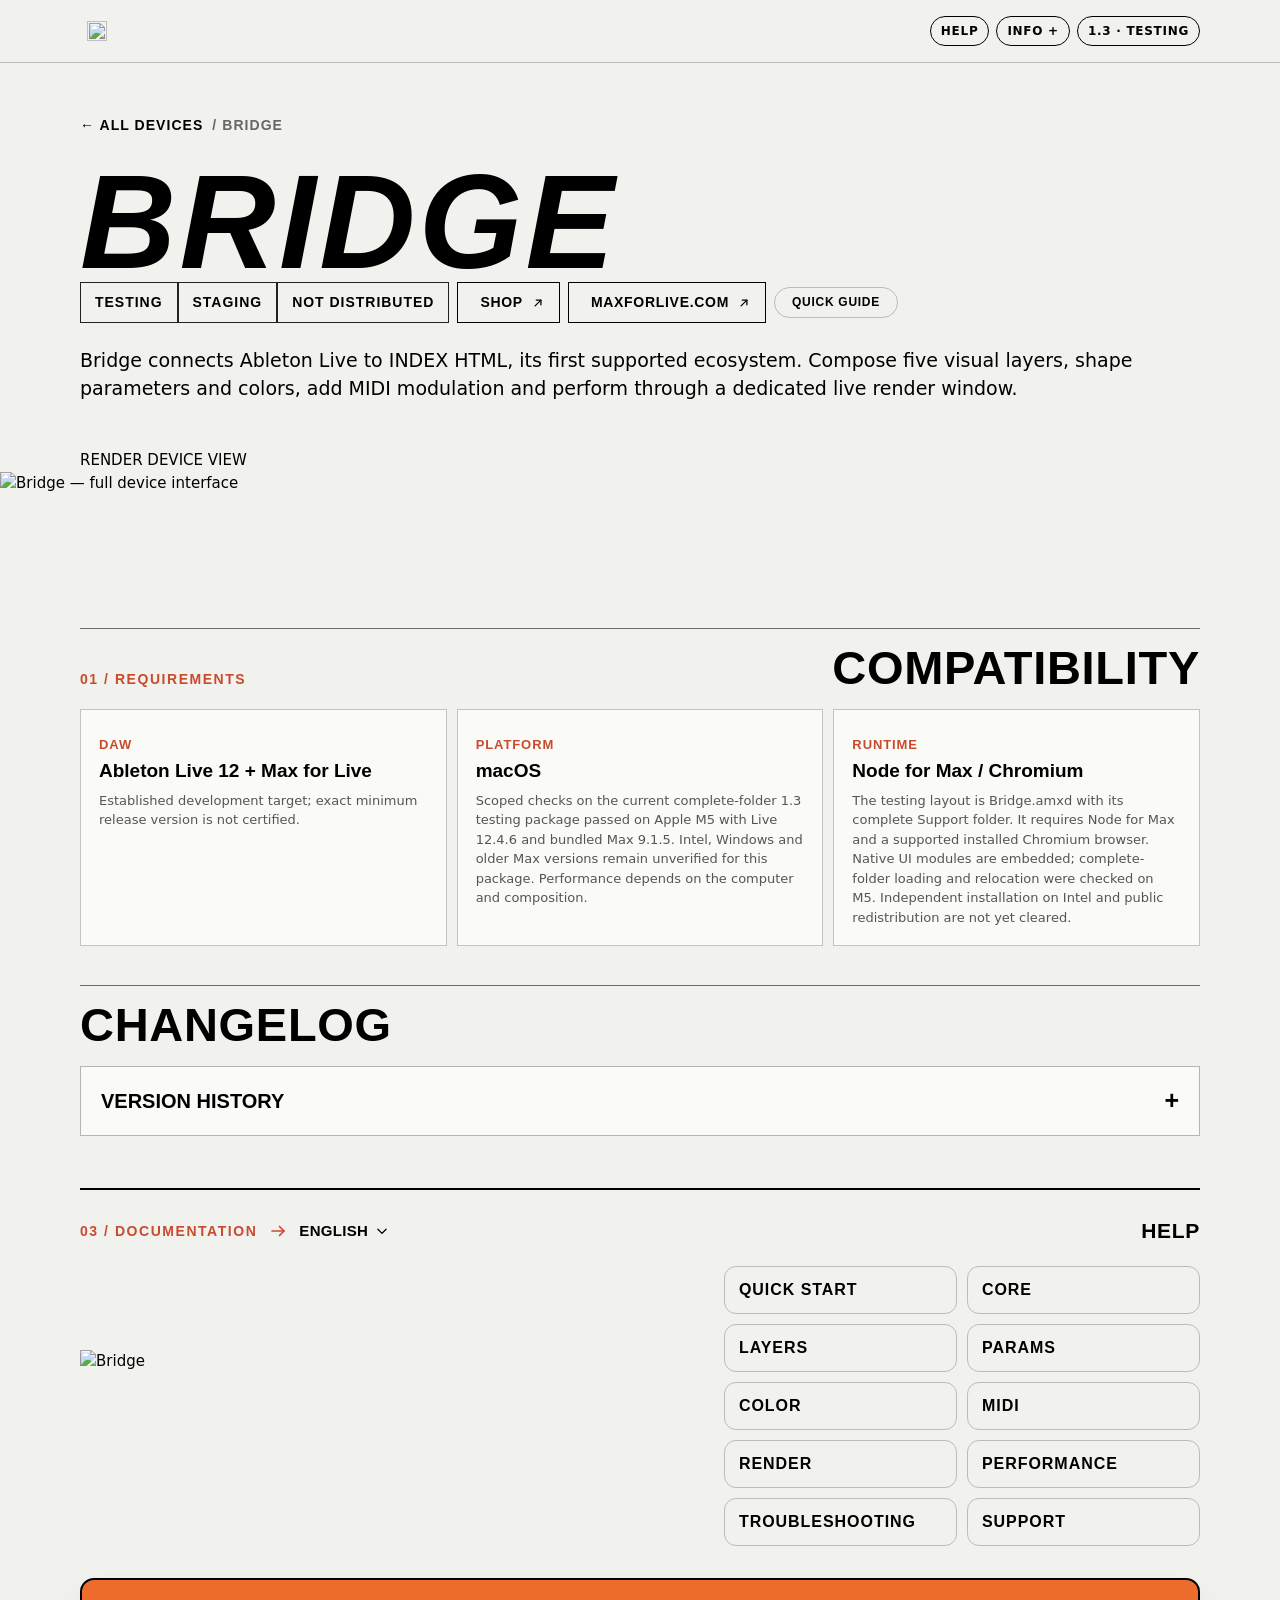
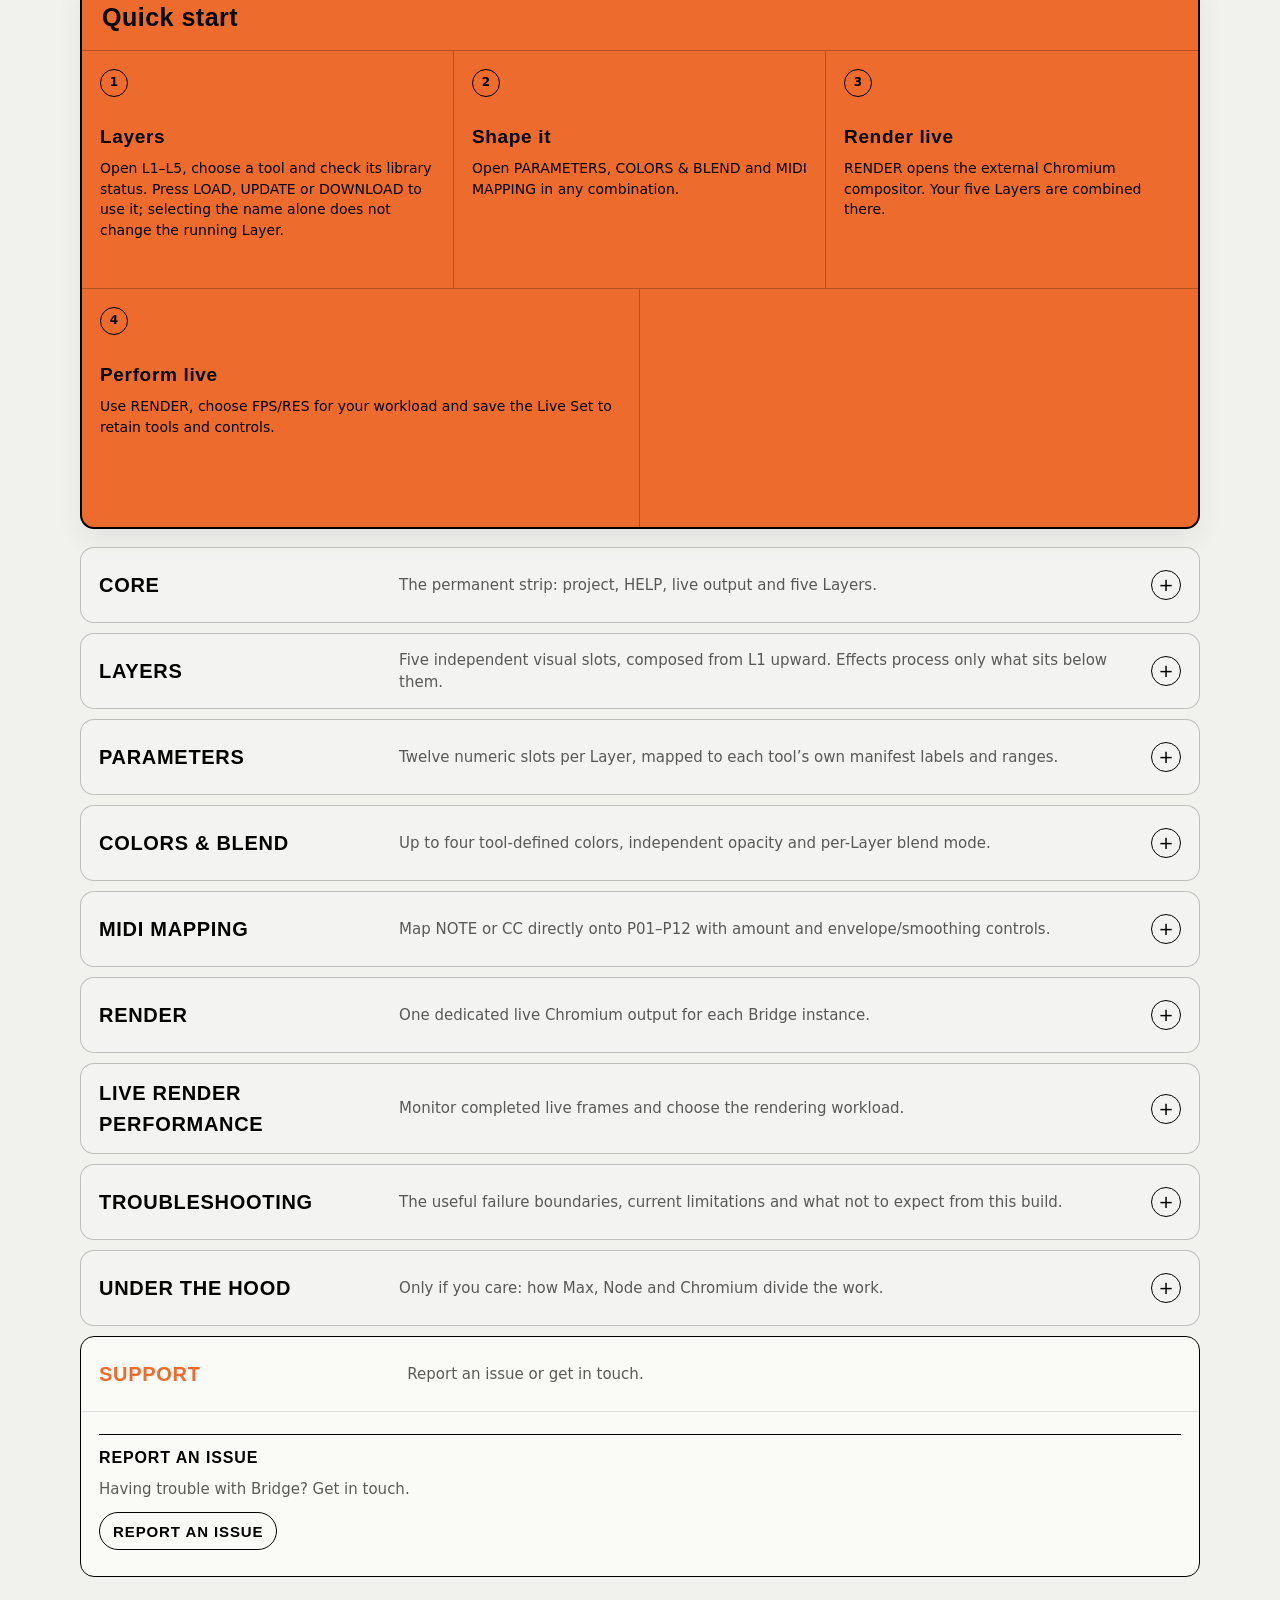
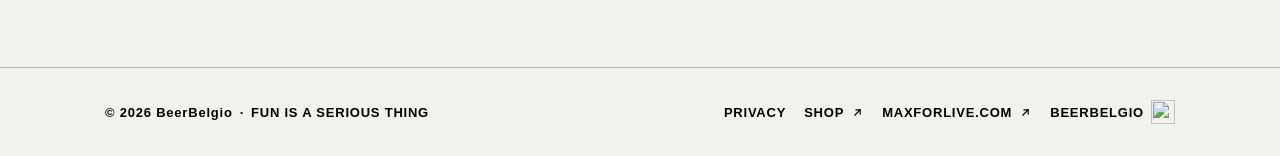
==== bridge/index.html @ 9a3b0e92 "docs(site): use Bridge canonical URL and keep legacy HELP redirect" ====
<!DOCTYPE html>
<html lang="en">
<head>
<meta charset="utf-8">
<meta content="width=device-width, initial-scale=1" name="viewport">
<title>Bridge — Guide and support | B4~M4L</title>
<link href="../assets/brand/favicon-tilde.svg" rel="icon" type="image/svg+xml">
<link href="../assets/fonts/barlow-condensed/font.css?v=bbd19125e2" rel="stylesheet">
<link href="../assets/fonts/m-plus-rounded-1c/font.css?v=44ba9e7308" rel="stylesheet">
<link href="../assets/css/site.css?v=1612207f91" rel="stylesheet">
<style>


    :root {
      --ink: #000000;
      --paper: #f1f1ee;
      --paper-2: #f4f4f0;
      --panel: #fafaf7;
      --accent: #ec6b2d;
      --accent-deep: #c94b2e;
      --green: #6a9e5d;
      --muted: rgba(0, 0, 0, 0.64);
      --hair: rgba(0, 0, 0, 0.11);
      --hair-strong: rgba(0, 0, 0, 0.22);
      --radius: 14px;
      --shadow: 0 12px 28px rgba(0, 0, 0, 0.06);
      --content: 1120px;
      --font-body: "M PLUS Rounded 1c", ui-rounded, system-ui, -apple-system, BlinkMacSystemFont, "Segoe UI", sans-serif;
      --font-display: "Barlow Condensed", "Arial Narrow", sans-serif;
      --mono: "SFMono-Regular", Consolas, "Liberation Mono", Menlo, monospace;
      --sticky-offset: 78px;
    }

    * { box-sizing: border-box; }
    html { scroll-behavior: smooth; }
    body {
      margin: 0;
      min-height: 100vh;
      background: var(--paper);
      color: var(--ink);
      font-family: var(--font-body);
      font-size: 15px;
      line-height: 1.52;
      -webkit-font-smoothing: antialiased;
      text-rendering: optimizeLegibility;
    }

    a { color: inherit; text-decoration-thickness: 1px; text-underline-offset: 3px; }
    button, summary { font: inherit; }
    .hero-brand,
    h1,
    .quick-header h2,
    .quick-step h3,
    .section-title,
    .card h3,
    .nav-link {
      font-family: var(--font-display);
    }

    .topbar {
      position: sticky;
      top: 0;
      z-index: 20;
      border-bottom: 1px solid var(--hair-strong);
      background: color-mix(in srgb, var(--paper) 92%, transparent);
      backdrop-filter: blur(14px);
      -webkit-backdrop-filter: blur(14px);
    }

    .topbar-inner {
      width: min(calc(100% - 20px), var(--content));
      margin: 0 auto;
      min-height: 62px;
      display: grid;
      grid-template-columns: auto minmax(0, 1fr) auto;
      align-items: center;
      gap: 12px;
      padding: 7px 0;
    }

    .brand {
      display: flex;
      align-items: center;
      min-width: 0;
      flex: 0 0 auto;
      color: inherit;
      text-decoration: none;
    }

    .mini-logo-wrap {
      position: relative;
      width: 34px;
      height: 34px;
      display: block;
      flex: 0 0 auto;
      transition: transform .15s ease;
    }
    .mini-logo {
      position: absolute;
      inset: 0;
      width: 34px;
      height: 34px;
      display: block;
      object-fit: contain;
      transition: opacity .15s ease;
    }
    .mini-logo.orange { opacity: 0; }
    .brand:hover .mini-logo.black,
    .brand:focus-visible .mini-logo.black { opacity: 0; }
    .brand:hover .mini-logo.orange,
    .brand:focus-visible .mini-logo.orange { opacity: 1; }
    .brand:active .mini-logo-wrap { transform: scale(.94); }

    .sticky-nav {
      display: none;
      min-width: 0;
      width: 100%;
      padding: 2px 0;
      gap: 6px;
    }
    body.nav-docked .sticky-nav {
      display: grid;
      grid-template-columns: repeat(7, minmax(0, 1fr)) minmax(110px, 1.7fr) repeat(3, minmax(0, 1fr));
    }

    .top-actions {
      display: flex;
      align-items: center;
      justify-content: flex-end;
      gap: 7px;
      flex-wrap: nowrap;
      justify-self: end;
      white-space: nowrap;
    }


    .chip, .mini-button, .nav-link {
      min-height: 30px;
      border: 1px solid var(--ink);
      border-radius: 999px;
      background: transparent;
      color: var(--ink);
      display: inline-flex;
      align-items: center;
      justify-content: center;
      gap: 7px;
      padding: 5px 10px;
      font-size: 12px;
      font-weight: 700;
      letter-spacing: 0.06em;
      text-transform: uppercase;
      text-decoration: none;
      white-space: nowrap;
    }


    .mini-button {
      cursor: pointer;
      transition: background .15s ease, color .15s ease, transform .15s ease;
    }
    .mini-button:hover { background: var(--ink); color: var(--paper); }
    .mini-button:active { transform: translateY(1px); }
    .mini-button.is-negative {
      background: var(--ink);
      color: var(--paper);
    }
    .mini-button.is-negative:hover {
      background: transparent;
      color: var(--ink);
    }
main {
      width: min(calc(100% - 28px), var(--content));
      margin: 0 auto;
      padding: 52px 0 90px;
    }

    .hero {
      display: grid;
      grid-template-columns: minmax(0, 1.12fr) minmax(340px, .88fr);
      gap: 38px;
      align-items: stretch;
      margin-bottom: 32px;
    }

    .eyebrow {
      margin: 0 0 10px;
      font-size: 12px;
      font-weight: 800;
      letter-spacing: 0.12em;
      text-transform: uppercase;
      color: var(--accent-deep);
    }

    h1 {
      margin: 0;
      font-family: var(--font-display);
      font-size: clamp(78px, 10.4vw, 136px);
      line-height: .9;
      letter-spacing: .025em;
      font-weight: 900;
      text-transform: uppercase;
      white-space: nowrap;
    }

    .hero-lede {
      max-width: 720px;
      margin: 0;
      font-size: clamp(17px, 1.9vw, 22px);
      line-height: 1.34;
      letter-spacing: -0.01em;
      font-weight: 400;
    }

    .hero-copy {
      min-height: 100%;
      display: flex;
      flex-direction: column;
      justify-content: space-between;
      align-items: flex-start;
    }

    .hero-brand {
      margin: 0;
      font-family: var(--font-display);
      font-size: clamp(18px, 2.2vw, 28px);
      line-height: 1;
      font-weight: 600;
      letter-spacing: .05em;
      text-transform: uppercase;
    }

    .hero-menu {
      align-self: stretch;
      display: grid;
      grid-template-columns: repeat(2, minmax(0, 1fr));
      grid-auto-rows: 1fr;
      gap: 10px;
      padding: 0;
    }

    .hero-menu .nav-link {
      min-height: 48px;
      justify-content: flex-start;
      border-radius: 12px;
      padding: 10px 14px;
      font-size: 16px;
      font-weight: 600;
    }

    .sticky-nav .nav-link {
      width: 100%;
      min-height: 32px;
      border-radius: 999px;
      padding: 5px 10px;
      font-size: 13px;
      font-weight: 600;
      letter-spacing: .045em;
    }

    .nav-link {
      border-color: var(--hair-strong);
      transition: border-color .15s ease, background .15s ease, color .15s ease;
    }
    .nav-link:hover { border-color: var(--ink); background: rgba(255,255,255,.18); }
    .nav-link.active { border-color: var(--accent); background: var(--accent); color: var(--ink); }



    .quick-start {
      scroll-margin-top: var(--sticky-offset);
      border: 2px solid var(--ink);
      border-radius: var(--radius);
      background: var(--accent);
      color: var(--ink);
      box-shadow: var(--shadow);
      overflow: hidden;
      margin-bottom: 18px;
    }

    .quick-header {
      display: flex;
      align-items: baseline;
      justify-content: space-between;
      gap: 18px;
      padding: 18px 20px 14px;
      border-bottom: 1px solid rgba(28, 23, 19, .28);
    }
    .quick-header h2 {
      margin: 0;
      font-size: 25px;
      font-weight: 600;
      letter-spacing: .02em;
    }
    .quick-header p {
      margin: 0;
      font-size: 14px;
      font-weight: 600;
      opacity: .72;
    }

    .quick-grid {
      display: grid;
      grid-template-columns: repeat(6, minmax(0, 1fr));
    }

    .quick-step {
      min-height: 238px;
      padding: 18px 18px 20px;
      display: flex;
      flex-direction: column;
      align-items: stretch;
      gap: 16px;
      border-right: 1px solid rgba(28, 23, 19, .28);
      border-bottom: 1px solid rgba(28, 23, 19, .28);
      grid-column: span 2;
    }
    .quick-step:nth-child(3) { border-right: 0; }
    .quick-step:nth-child(4),
    .quick-step:nth-child(5) {
      grid-column: span 3;
      border-bottom: 0;
    }
    .quick-step:nth-child(5) { border-right: 0; }
    .quick-step.no-media { min-height: 168px; }
    .quick-copy { min-width: 0; }
    .quick-media {
      margin: auto 0 0;
      border: 1px solid rgba(28, 23, 19, .38);
      border-radius: 10px;
      overflow: hidden;
      background: rgba(255,255,255,.26);
      min-height: 118px;
      display: grid;
      place-items: center;
    }
    .quick-media img {
      display: block;
      width: 100%;
      height: auto;
      max-height: 210px;
      object-fit: contain;
    }
    .step-no {
      display: block;
      width: 28px;
      height: 28px;
      border: 1.5px solid var(--ink);
      border-radius: 50%;
      line-height: 25px;
      text-align: center;
      font-weight: 800;
      font-size: 12px;
      margin-bottom: 26px;
    }
    .quick-step h3 {
      margin: 0 0 6px;
      font-size: 19px;
      font-weight: 600;
      letter-spacing: .035em;
    }
    .quick-step p {
      margin: 0;
      font-size: 14px;
      line-height: 1.46;
    }

    .manual {
      display: grid;
      gap: 10px;
    }

    details.manual-section,
    section.manual-section.support-section {
      border: 1px solid var(--hair-strong);
      border-radius: var(--radius);
      background: rgba(255,255,255,.18);
      overflow: hidden;
      scroll-margin-top: var(--sticky-offset);
      transition: background .15s ease, border-color .15s ease;
    }
    details.manual-section[open] {
      background: var(--panel);
      border-color: var(--ink);
    }
    details.manual-section[open] .section-title { color: var(--accent); }

    details.manual-section > summary,
    .support-section > .support-heading {
      list-style: none;
      cursor: pointer;
      display: grid;
      grid-template-columns: minmax(150px, .55fr) minmax(0, 1.45fr) auto;
      gap: 24px;
      align-items: center;
      min-height: 74px;
      padding: 14px 18px;
      user-select: none;
    }
    details.manual-section > summary::-webkit-details-marker { display: none; }
    .support-section {
      background: var(--panel) !important;
      border-color: var(--ink) !important;
    }
    .support-section .section-title { color: var(--accent); }
    .support-section > .support-heading { cursor: default; }

    /* Only the Support email control: 125% size and high-contrast interaction. */
    #support-email {
      min-height: 38px;
      padding: 7px 13px;
      font-size: 15px;
      background: transparent;
      border: 1px solid var(--ink);
      color: var(--ink);
      touch-action: manipulation;
    }
    #support-email:hover,
    #support-email:active,
    #support-email:focus-visible {
      background: var(--accent);
      color: var(--ink);
    }
    #support-email:focus-visible {
      outline: 2px solid var(--ink);
      outline-offset: 3px;
    }

    .section-title {
      font-size: 20px;
      font-weight: 700;
      letter-spacing: .035em;
      text-transform: uppercase;
    }
    .section-summary {
      color: var(--muted);
      font-size: 15px;
    }
    .section-toggle {
      width: 30px;
      height: 30px;
      border-radius: 50%;
      border: 1px solid var(--ink);
      display: grid;
      place-items: center;
      font-size: 18px;
      line-height: 1;
      transition: transform .18s ease, background .18s ease, color .18s ease;
    }
    details[open] .section-toggle {
      transform: rotate(45deg);
      background: var(--ink);
      color: var(--paper);
    }

    .section-body {
      border-top: 1px solid var(--hair);
      padding: 22px 18px 24px;
    }

    .section-grid {
      display: grid;
      grid-template-columns: repeat(2, minmax(0, 1fr));
      gap: 12px;
    }
    .section-grid.three { grid-template-columns: repeat(3, minmax(0, 1fr)); }

    .card {
      border-top: 1px solid var(--ink);
      padding: 11px 0 2px;
    }
    .card h3 {
      margin: 0 0 7px;
      font-size: 16px;
      font-weight: 600;
      text-transform: uppercase;
      letter-spacing: .055em;
    }
    .card p, .card li {
      font-size: 15px;
      color: var(--muted);
    }
    .card p { margin: 0; }
    .card ul, .card ol { margin: 8px 0 0; padding-left: 18px; }
    .card li + li { margin-top: 5px; }

    .control-table {
      display: grid;
      grid-template-columns: minmax(120px, .58fr) minmax(0, 1.42fr);
      border-top: 1px solid var(--ink);
      margin-top: 4px;
    }
    .control-table > div {
      padding: 9px 0;
      border-bottom: 1px solid var(--hair);
      font-size: 15px;
    }
    .control-table .label {
      padding-right: 16px;
      font-weight: 750;
      letter-spacing: .02em;
    }
    .control-table .value { color: var(--muted); }

    .pill-list {
      display: flex;
      flex-wrap: wrap;
      gap: 7px;
      margin-top: 9px;
    }
    .pill {
      border: 1px solid var(--hair-strong);
      border-radius: 999px;
      padding: 4px 8px;
      font-size: 12.5px;
      font-weight: 700;
      letter-spacing: .025em;
    }

    .callout {
      border: 1px solid var(--ink);
      border-left-width: 7px;
      border-radius: 10px;
      padding: 13px 14px;
      margin-top: 14px;
      background: rgba(255,255,255,.18);
    }
    .callout.warning { border-left-color: var(--accent-deep); }
    .callout.ok { border-left-color: var(--green); }
    .callout strong {
      display: block;
      margin-bottom: 4px;
      font-size: 12px;
      text-transform: uppercase;
      letter-spacing: .07em;
    }
    .callout p { margin: 0; font-size: 15px; color: var(--muted); }

    .status-line {
      display: flex;
      gap: 8px;
      align-items: center;
      flex-wrap: wrap;
      margin-top: 10px;
    }
    .state-dot {
      width: 8px;
      height: 8px;
      border-radius: 50%;
      background: var(--hair-strong);
    }
    .state-dot.ok { background: var(--green); }
    .state-dot.progress { background: var(--accent); }
    .state-dot.planned { background: var(--accent-deep); }
    .status-copy { font-size: 13.5px; color: var(--muted); }

    code {
      font-family: var(--mono);
      font-size: .92em;
      background: rgba(28,23,19,.07);
      border-radius: 5px;
      padding: 1px 4px;
    }

    .help-media {
      margin-top: 16px;
      border: 1px solid var(--hair-strong);
      border-radius: 12px;
      overflow: hidden;
      background: var(--panel);
    }
    .help-media img {
      display: block;
      width: 100%;
      height: auto;
    }
    .help-media figcaption {
      padding: 9px 11px;
      border-top: 1px solid var(--hair);
      color: var(--muted);
      font-size: 13px;
    }

    .footer {
      display: grid;
      grid-template-columns: minmax(0, 1fr) auto minmax(0, 1fr);
      align-items: center;
      gap: 16px;
      margin-top: 48px;
      padding-top: 16px;
      border-top: 2px solid var(--ink);
      font-size: 12px;
      color: var(--muted);
      white-space: nowrap;
    }
    .footer-left { justify-self: start; min-width: 0; }
    .footer-center { justify-self: center; color: var(--ink); font-weight: 700; }
    .footer-right { justify-self: end; }
    .footer a { color: inherit; text-decoration: none; }
    .footer a:hover, .footer a:focus-visible { color: var(--accent-deep); }
    .footer-wordmark {
      display: block;
      width: 96px;
      height: auto;
    }

    .manifest-error {
      display: none;
      margin: 18px 0;
      border: 2px solid var(--accent-deep);
      border-radius: var(--radius);
      padding: 16px;
      background: rgba(201,75,46,.07);
      font-size: 14px;
    }
    .manifest-error.visible { display: block; }

    @media (max-width: 860px) {
      .hero { grid-template-columns: 1fr; align-items: start; }
      .hero-menu { min-height: 260px; }
      body.nav-docked .topbar-inner { grid-template-columns: auto minmax(0,1fr) auto; }
      body.nav-docked .sticky-nav {
        grid-column: 1 / -1;
        grid-row: 2;
        grid-template-columns: repeat(auto-fit, minmax(110px, 1fr));
      }
      body.nav-docked .sticky-nav .nav-link {
        min-height: 34px;
        padding: 6px 10px;
        font-size: 15px;
        letter-spacing: .045em;
      }
      .quick-grid { grid-template-columns: repeat(2, minmax(0, 1fr)); }
      .quick-step,
      .quick-step:nth-child(4),
      .quick-step:nth-child(5) {
        grid-column: auto;
        border-right: 1px solid rgba(28, 23, 19, .28);
        border-bottom: 1px solid rgba(28, 23, 19, .28);
      }
      .quick-step:nth-child(2n) { border-right: 0; }
      .quick-step:last-child { grid-column: 1 / -1; border-right: 0; border-bottom: 0; }
      .quick-media { min-height: 110px; }
      details.manual-section > summary, .support-section > .support-heading { grid-template-columns: minmax(130px,.6fr) 1fr auto; gap: 16px; }
      .section-grid.three { grid-template-columns: 1fr 1fr; }
    }

    @media (max-width: 620px) {
      :root { --sticky-offset: 128px; }
      .topbar-inner { padding: 7px 0; gap: 7px; }
      .top-actions { justify-self: end; gap: 5px; }
      .chip, .mini-button { min-height: 28px; padding: 4px 8px; font-size: 10.5px; }
      #support-email { min-height: 35px; padding: 5px 10px; font-size: 13.125px; }
      .mini-logo { width: 32px; height: 32px; }
      body.nav-docked .sticky-nav {
        grid-column: 1 / -1;
        grid-row: 2;
        display: grid;
        grid-template-columns: repeat(auto-fit, minmax(110px, 1fr));
        gap: 5px;
        width: 100%;
      }
      .sticky-nav .nav-link {
        min-height: 34px;
        padding: 6px 6px;
        font-size: 15px;
        letter-spacing: .025em;
        overflow: hidden;
        text-overflow: ellipsis;
      }
      .hero-menu { grid-template-columns: 1fr 1fr; min-height: 300px; }
      .hero-menu .nav-link { font-size: 15px; min-height: 50px; }
      main { padding-top: 34px; }
      h1 { font-size: clamp(66px, 20vw, 96px); line-height: .92; letter-spacing: .02em; }
      .quick-grid { grid-template-columns: 1fr; }
      .quick-step,
      .quick-step:nth-child(4),
      .quick-step:nth-child(5),
      .quick-step:nth-child(2n) {
        grid-column: auto;
        border-right: 0;
        border-bottom: 1px solid rgba(28, 23, 19, .28);
        padding: 18px;
      }
      .quick-step:last-child { border-bottom: 0; }
      details.manual-section > summary, .support-section > .support-heading { grid-template-columns: 1fr auto; gap: 10px; }
      .section-summary { grid-column: 1 / -1; grid-row: 2; }
      .section-grid, .section-grid.three { grid-template-columns: 1fr; }
      .control-table { grid-template-columns: 1fr; }
      .control-table .label { padding-bottom: 1px; border-bottom: 0; }
      .control-table .value { padding-top: 1px; }
      .footer {
        grid-template-columns: minmax(0, 1fr) auto minmax(0, 1fr);
        gap: 6px;
        font-size: clamp(8.5px, 2.45vw, 10.5px);
      }
      .footer-wordmark { width: clamp(62px, 18vw, 82px); }
    }

    @media (prefers-reduced-motion: reduce) {
      *, *::before, *::after { scroll-behavior: auto !important; transition: none !important; }
    }
  

    .mini-logo.single { position: static; width: 20px; height: 20px; }
    .sticky-nav { display:flex; align-items:center; gap:6px; flex-wrap:wrap; min-width:0; width:100%; padding:2px 0; }
    .sticky-nav .section-link { display:none; }
    .sticky-nav .nav-help-link { display:inline-flex; }
    body.nav-docked .sticky-nav .nav-help-link { display:none; }
    body.nav-docked .sticky-nav .section-link { display:inline-flex; }
    body.nav-docked .sticky-nav { display:flex; }
    .topbar-inner { grid-template-columns:auto minmax(0,1fr) auto; }
    .top-actions { gap:7px; }
    .device-actions a .link-arrow, .site-home-footer .link-arrow, .topbar .link-arrow { width:14px; height:14px; }
    .hero-device-wordmark { display:block; width:min(100%,540px); height:auto; }
    .hero-copy { justify-content:center; }
    .support-button { min-height:38px; padding:11px 20px; font:700 14px/1 var(--font-display); letter-spacing:.06em; text-transform:uppercase; border:1px solid var(--ink); border-radius:999px; background:transparent; color:var(--ink); display:inline-flex; align-items:center; justify-content:center; text-decoration:none; transition:background .15s ease,color .15s ease,transform .15s ease; }
    .support-button:hover, .support-button:focus-visible { background:var(--accent); color:var(--ink); }
    .support-button:active { transform:translateY(1px); }
    .site-device-footer { margin-top:32px; border-top:1px solid #888; padding:23px 0 45px; }
    .site-device-footer .site-shell { width:min(calc(100% - 28px), var(--content)); margin:0 auto; display:flex; justify-content:space-between; gap:20px; align-items:center; flex-wrap:wrap; }
    .link-arrow { display:inline-flex; width:14px; height:14px; flex:0 0 auto; }
    .link-arrow svg { width:100%; height:100%; display:block; stroke:currentColor; }
    .device-card:hover .link-arrow, .device-card:focus-visible .link-arrow { color: var(--accent); }

    .site-device-footer nav { display:flex; gap:20px; flex-wrap:wrap; }
    .site-device-footer a { color:inherit; text-decoration:none; font:700 14px var(--font-display); }
    .site-footer-brand { display:flex; align-items:center; gap:18px; flex-wrap:wrap; }
    .site-footer-beerbelgio { display:inline-flex; align-items:center; gap:10px; text-decoration:none; font:700 14px var(--font-display); }
    .site-footer-beerbelgio img { width:24px; height:24px; display:block; }
    .site-footer-meta { font:700 13px var(--font-display); letter-spacing:.06em; }
    .site-home-footer a:hover, .site-home-footer a:focus-visible, .device-actions a:hover, .device-actions a:focus-visible { color: var(--accent-deep); }
    .device-actions a, .site-home-footer a { display:inline-flex; align-items:center; gap:8px; }
    .device-cover-copy h2 { margin-bottom:24px; }
    .section-title { font-family: var(--font-display); }
    .chip { flex:0 0 auto; }
    @media(max-width:900px){ .sticky-nav .nav-link{white-space:normal; min-width:0;} }
    @media(max-width:700px){ .topbar-inner { grid-template-columns:auto minmax(0,1fr) auto; } .sticky-nav { justify-content:flex-start; } }
    @media(max-width:620px){ .hero-menu { grid-template-columns:repeat(2,minmax(0,1fr)); } .hero-menu .nav-link{white-space:normal; overflow-wrap:anywhere;} .site-device-footer .site-shell, .site-footer-brand { align-items:flex-start; } .site-footer-brand{gap:10px; flex-direction:column;} }

  
    /* v0.3: consistent device overview, landscape device screenshot area. */
    .device-cover {display:flex;flex-direction:column;gap:26px;min-height:0;margin-bottom:58px;}
    .device-cover-copy {display:flex;flex-direction:column;align-items:flex-start;min-width:0;max-width:100%;}
    .device-cover-copy > p {max-width:90ch;}
    .device-cover-art {width:100%;aspect-ratio:2.6/1;min-height:235px;max-height:470px;padding:35px;}
    .device-cover-art img {max-height:300px;width:100%;max-width:850px;object-fit:contain;}
    .device-cover-copy h2 {font-size:clamp(57px,8.2vw,110px);line-height:.83;}
    .topbar-inner {display:grid;grid-template-columns:auto minmax(0,1fr) auto;align-items:center;gap:12px;min-height:62px;}
    .top-actions {grid-column:3;grid-row:1;display:flex;align-items:center;justify-self:end;gap:7px;flex-wrap:nowrap;white-space:nowrap;}
    .nav-help-button {display:inline-flex;min-width:0;flex:0 0 auto;}
    .sticky-nav,.sticky-nav .section-link {display:none;}
    body.nav-docked .nav-help-button {display:none;}
    body.nav-docked .sticky-nav {display:grid;grid-column:2;grid-row:1;grid-template-columns:repeat(12,minmax(0,1fr));align-items:stretch;gap:5px;width:100%;min-width:0;}
    body.nav-docked .sticky-nav .section-link {display:flex;width:100%;min-width:0;min-height:32px;padding:5px 4px;white-space:normal;overflow-wrap:anywhere;text-overflow:clip;text-align:center;font-size:clamp(10px,.9vw,13px);line-height:1.1;}
    .hero-copy {justify-content:center;}
    .hero-device-wordmark {max-width:560px;width:min(100%,560px);max-height:200px;object-fit:contain;object-position:left center;}
    .site-home-footer .site-shell {width:min(calc(100% - 28px),var(--content));}
    @media (max-width:1020px) {
      body.nav-docked .topbar-inner {grid-template-columns:auto minmax(0,1fr) auto;}
      body.nav-docked .sticky-nav {grid-column:1/-1;grid-row:2;grid-template-columns:repeat(auto-fit,minmax(82px,1fr));}
      body.nav-docked .sticky-nav .section-link {min-height:33px;font-size:12px;padding:6px 7px;}
    }
    @media (max-width:620px) {
      .device-cover-art {aspect-ratio:2/1;min-height:180px;padding:22px;}
      .device-cover-copy h2 {font-size:clamp(46px,12vw,73px);}
      .topbar-inner {gap:7px;}
      body.nav-docked .sticky-nav {grid-template-columns:repeat(auto-fit,minmax(82px,1fr));gap:5px;}
      body.nav-docked .sticky-nav .section-link {min-height:34px;line-height:1.15;font-size:13px;padding:6px 5px;}
      .hero-device-wordmark{max-height:145px;}
    }

  
    /* V0.4: centre the tilde optically within its 34px header slot. */
    .topbar .brand { display:inline-flex; align-items:center; justify-content:center; min-height:34px; }
    .topbar .mini-logo-wrap { display:grid; place-items:center; width:34px; height:34px; }
    .topbar .mini-logo.single { display:block; position:static; width:20px; height:20px; margin:0; }

  
/* B4~M4L v0.6: documentation locale control and rectangular action system. */
.art-bridge{aspect-ratio:auto;height:clamp(130px,14vw,190px);min-height:0;}
.device-release-row .preview-state,.device-release-row .device-actions a{border-radius:0;min-height:41px;display:inline-flex;align-items:center;justify-content:center;padding:10px 14px;margin:0;line-height:1.2;font-family:var(--font-display);font-size:14px;}
.device-release-row{gap:8px;margin-bottom:23px;}
.device-release-row .device-actions{gap:8px;}
.device-cover-art{width:100%;aspect-ratio:2.6;min-height:0;padding:24px;border-color:rgba(0,0,0,.28);}
.device-cover-art img{max-height:100%;width:100%;height:100%;object-fit:contain;}
.help-entry{display:flex;flex-wrap:wrap;gap:14px;}
.help-entry-left{display:inline-flex;flex-wrap:wrap;align-items:center;gap:12px;min-width:0;}
.help-locale-arrow{width:18px;height:18px;display:inline-flex;align-items:center;justify-content:center;color:var(--accent-deep);}
.help-locale-arrow svg{width:100%;height:100%;}
.help-language-control{position:relative;display:inline-flex;align-items:center;line-height:1;}
.help-language-control select{font:800 15px/1.1 var(--font-display);letter-spacing:.05em;text-transform:uppercase;color:var(--ink);background:transparent;border:0;border-radius:0;appearance:none;-webkit-appearance:none;cursor:pointer;padding:4px 20px 4px 0;width:auto;min-width:4.6em;field-sizing:content;}
.help-language-control select:focus-visible{outline:2px solid var(--accent);outline-offset:3px;}
.help-language-control .select-chevron{position:absolute;right:2px;top:50%;transform:translateY(-55%);pointer-events:none;font:800 18px/1 var(--font-display);}
.help-entry-right{margin-left:auto;}
.help-figure{display:block;width:100%;margin:0 0 22px;padding:16px;border:1px solid var(--hair-strong);background:var(--panel);}
.help-figure img{display:block;width:100%;max-height:600px;object-fit:contain;}
.b4-translation-dialog{max-width:min(490px,calc(100vw - 28px));padding:0;border:1px solid #000;border-radius:0;background:var(--paper);color:var(--ink);box-shadow:0 18px 60px rgba(0,0,0,.22);}
.b4-translation-dialog::backdrop{background:rgba(0,0,0,.48);}
.translation-dialog-inner{padding:25px;}
.translation-dialog-inner h2{font:800 30px/1 var(--font-display);margin:0 0 18px;}
.translation-dialog-inner p{font:400 14px/1.55 var(--font-body);margin:0 0 12px;}
.translation-dialog-actions{display:flex;align-items:center;justify-content:flex-end;gap:10px;flex-wrap:wrap;margin-top:22px;}
.translation-dialog-actions a,.translation-dialog-actions button{padding:9px 13px;border:1px solid #000;background:transparent;color:var(--ink);text-decoration:none;cursor:pointer;font:800 14px var(--font-display);}
.translation-dialog-actions a:hover,.translation-dialog-actions button:hover,.translation-dialog-actions a:focus-visible,.translation-dialog-actions button:focus-visible{background:var(--accent);color:#000;}
@media(max-width:600px){.help-entry{gap:9px}.help-entry-left{gap:8px}.help-language-control select{font-size:13px}.help-figure{padding:8px}.device-release-row .preview-state,.device-release-row .device-actions a{font-size:12px;min-height:36px}}


/* V0.7: locale dropdown consistent with paper-style documentation heading. */
.help-language-control{display:inline-flex;align-items:center;position:relative;max-width:100%;}
.help-language-control select{appearance:none;-webkit-appearance:none;field-sizing:content;width:auto!important;max-width:100%;border:none!important;border-radius:0!important;background:transparent;padding:3px 21px 3px 0!important;margin:0;font:800 15px/1.2 var(--font-display);letter-spacing:.02em;cursor:pointer;}
.help-language-control .select-chevron{display:flex;position:absolute;right:0;top:50%;transform:translateY(-50%);width:14px;height:14px;pointer-events:none;font-size:0;}
.help-language-control .locale-chevron{display:block;width:14px;height:14px;}
.help-language-control select:focus-visible{outline:2px solid var(--accent)!important;outline-offset:3px;}

/* Integrated vector illustrations: copy left, consistent-height visual right. */
.manual-section:not(.support-section) .help-visual-layout{display:grid;grid-template-columns:minmax(0,1fr) minmax(210px,38%);align-items:start;gap:clamp(16px,2.4vw,30px);margin:0 0 20px;}
.manual-section .help-copy-column{min-width:0;}
.manual-section .help-visual{display:flex;align-items:flex-start;justify-content:flex-end;margin:0;padding:0;border:0;background:none;min-width:0;max-width:100%;}
.manual-section .help-visual img{display:block;width:100%;height:210px;max-height:210px;object-fit:contain;object-position:center top;}
.manual-section .help-visual-layout .section-grid{display:grid;grid-template-columns:1fr;gap:10px;margin:0;}
.manual-section .help-visual-layout .section-grid .card{padding:12px 14px;}
.manual-section .help-core-layout .control-table{width:100%;border-top:none;margin-top:0;}
.manual-section .help-core-layout{align-items:start;}
#library .library-status-intro{margin:0 0 12px;font-size:13px;}
#library .pill-list{display:flex;flex-direction:column;align-items:stretch;gap:9px;}
#library .library-status-definition{display:grid;grid-template-columns:83px minmax(0,1fr);align-items:baseline;gap:8px;}
#library .library-status-definition p{margin:0;font-size:12px;line-height:1.4;}
#library .library-status-definition .pill{justify-self:start;}
/* Panoramic complete interface gets full width of viewport with no decorative frame. */
.device-cover-art.art-bridge{border:0!important;background:transparent!important;min-height:0!important;padding:0!important;margin-left:calc((min(100vw, 1440px) - 100%) / -2);margin-right:calc((min(100vw, 1440px) - 100%) / -2);overflow:visible!important;}
.device-cover-art.art-bridge img{display:block;width:100%;max-width:100%!important;max-height:none!important;height:auto!important;object-fit:contain;}
@media(max-width:800px){.manual-section:not(.support-section) .help-visual-layout{grid-template-columns:minmax(0,1fr) 38%;gap:14px}.manual-section .help-visual img{height:170px;max-height:170px;}}
@media(max-width:620px){.manual-section:not(.support-section) .help-visual-layout{grid-template-columns:1fr}.manual-section .help-visual{justify-content:center;order:2}.manual-section .help-visual img{height:190px;max-height:190px}.device-cover-art.art-bridge{margin-left:0;margin-right:0;}#library .library-status-definition{grid-template-columns:83px minmax(0,1fr);}}


/* v0.7: no chopped words in sticky navigation; use rows at narrow widths. */
body.nav-docked .sticky-nav{display:flex!important;flex-wrap:wrap;align-items:center;justify-content:flex-start;gap:5px;grid-template-columns:none!important;}
body.nav-docked .sticky-nav .nav-link{flex:0 0 auto!important;width:auto!important;min-width:0!important;white-space:nowrap!important;overflow-wrap:normal!important;word-break:normal!important;font-size:12px!important;line-height:1.05!important;padding:6px 9px!important;min-height:30px!important;}
@media(max-width:700px){body.nav-docked .sticky-nav{gap:4px}body.nav-docked .sticky-nav .nav-link{font-size:11px!important;padding:5px 7px!important;}}

.device-cover-art.art-bridge{display:block!important;position:relative;left:50%;transform:translateX(-50%);width:min(100vw,1440px)!important;max-width:none!important;height:auto!important;aspect-ratio:auto!important;max-height:none!important;min-height:0!important;margin:0!important;padding:0!important;overflow:hidden!important;}
.device-cover-art.art-bridge img{display:block;width:100%!important;height:auto!important;max-width:none!important;max-height:none!important;object-fit:contain!important;}



/* v0.8 — consistent native SVG documentation: no framing and vertically centered. */
.manual-section .help-figure{
  padding:0!important;border:0!important;border-radius:0!important;background:transparent!important;
  box-shadow:none!important;margin:0 0 22px!important;
}
.manual-section .help-figure img{display:block;width:100%;height:auto;max-height:600px;object-fit:contain;}
.manual-section:not(.support-section) .help-visual-layout{
  align-items:center;gap:clamp(18px,2.4vw,30px);
}
.manual-section .help-visual{
  align-items:center;justify-content:center;align-self:center;
  border:0;background:transparent;padding:0;min-width:0;
}
.manual-section .help-visual img{
  width:100%;height:210px;max-height:210px;object-fit:contain;object-position:center center;
}
.manual-section .help-copy-column{align-self:stretch;display:flex;flex-direction:column;justify-content:center;}
.manual-section .help-core-layout .control-table{margin:0;width:100%;border:0;}
.manual-section .help-core-layout .control-table .label{font-size:13px;}
.manual-section .help-core-layout .control-table .value{font-size:13px;line-height:1.4;}
.manual-section .help-visual-export .control-table{margin-top:0;}
.manual-section .help-visual-export .control-table .label{font-size:13px;}
.manual-section .help-visual-export .control-table .value{font-size:13px;line-height:1.4;}
@media(max-width:800px){
  .manual-section .help-visual img{height:180px;max-height:180px;}
}
@media(max-width:620px){
  .manual-section:not(.support-section) .help-visual-layout{grid-template-columns:1fr;}
  .manual-section .help-copy-column{order:1;}
  .manual-section .help-visual{order:2;width:100%;justify-content:center;}
  .manual-section .help-visual img{height:auto;max-height:190px;max-width:100%;}
  .manual-section .help-core-layout .control-table,.manual-section .help-visual-export .control-table{grid-template-columns:1fr;}
}

/* Keep the CORE table label typographic; only its destination is interactive. */
#core-controls .label a.inline-anchor{color:inherit;text-decoration:none;background:none;border:0;padding:0;font:inherit;letter-spacing:inherit;}
#core-controls .label a.inline-anchor:hover,#core-controls .label a.inline-anchor:focus-visible{color:var(--accent);text-decoration:underline;}
</style>
<link href="../assets/css/i18n.css?v=8f5609008d" rel="stylesheet"><style>
/* V0.5 horizontal overview title: outranks the legacy inline device page rules. */
.device-cover-copy h2.device-one-line {font-size:clamp(22px,5.8vw,92px)!important;line-height:1!important;letter-spacing:-.006em!important;white-space:nowrap!important;}
@media(max-width:400px) { .device-cover-copy h2.device-one-line {font-size:clamp(19px,5vw,27px)!important;} }
</style><link rel="stylesheet" href="../assets/css/max-components.css?v=46a16dac37">
<link rel="stylesheet" href="../assets/css/max-style.css?v=a3e073edf5"><script defer src="../assets/js/max-cords.js?v=ae103d219a"></script><script defer src="../assets/js/max-home.js?v=fde472b5ad"></script><meta name="description" content="Guide to Bridge: connect Ableton Live to INDEX HTML with five-layer browser-native visuals. Learn tools, parameters, MIDI and live rendering."><link rel="canonical" href="https://beerbelgio.github.io/b4-m4l/bridge/"><meta property="og:type" content="website"><meta property="og:site_name" content="B4~M4L"><meta property="og:title" content="Bridge — Guide and support | B4~M4L"><meta property="og:description" content="Guide to Bridge: connect Ableton Live to INDEX HTML with five-layer browser-native visuals. Learn tools, parameters, MIDI and live rendering."><meta property="og:url" content="https://beerbelgio.github.io/b4-m4l/bridge/"><meta name="twitter:card" content="summary"></head>
<body>
<header class="topbar">
<div class="topbar-inner">
<a aria-label="B4M4L home" class="brand" href="../index.html">
<span aria-hidden="true" class="mini-logo-wrap">
<img alt="" class="mini-logo single" src="../assets/brand/favicon-tilde.svg">
</span>
</a>
<nav aria-label="Documentation navigation" class="sticky-nav">
<a class="nav-link section-link max-message" href="#quick-start">Quick</a>
<a class="nav-link section-link max-message" href="#core">Core</a><a class="nav-link section-link max-message" href="#layers">Layers</a>
<a class="nav-link section-link max-message" href="#params">Params</a>
<a class="nav-link section-link max-message" href="#color">Color</a>
<a class="nav-link section-link max-message" href="#midi">MIDI</a>
<a class="nav-link section-link max-message" href="#render">Render</a>
<a aria-label="Live Render Performance" class="nav-link section-link max-message" href="#performance">PERFORMANCE</a>


<a class="nav-link section-link max-message" href="#troubleshooting">Trouble</a>
<a class="nav-link section-link max-message" href="#support">Support</a>
</nav>
<div class="top-actions">
<a class="mini-button nav-help-button" href="#help">HELP</a>
<button aria-pressed="false" class="mini-button" id="info-toggle" type="button">INFO +</button>
<span class="chip" id="build-chip">1.3 · TESTING</span>
</div>
</div>
</header>
<main>
<!-- Public documentation starts at #help, NOT at the product overview. -->
<div class="site-breadcrumb"><a href="../index.html">← ALL DEVICES</a><span> / Bridge</span></div>
<div class="max-device-overview" data-patch-graph><section aria-label="Bridge overview" class="device-cover">
<div class="device-cover-copy">

<div class="max-newobj max-device-title"><h1 data-device-title="" aria-label="Bridge" class="device-one-line bridge-hero-title"><em>Bridge</em></h1><span class="max-port outlet" data-port="title-state" aria-hidden="true" style="--port-x:45%"></span><span class="max-port outlet" data-port="title-actions" aria-hidden="true" style="--port-x:75%"></span><span class="max-port outlet" data-port="title-sections" aria-hidden="true" style="--port-x:18px"></span></div><div class="device-release-row"><div class="device-states" aria-label="Development status"><span class="preview-state max-message"><span class="max-port inlet" data-port="state-in" aria-hidden="true"></span><span class="max-port outlet" data-port="state-out" aria-hidden="true"></span>TESTING</span><span class="preview-state max-message"><span class="max-port inlet" data-port="staging-in" aria-hidden="true"></span>STAGING</span><span class="preview-state max-message"><span class="max-port inlet" data-port="distribution-in" aria-hidden="true"></span>NOT DISTRIBUTED</span></div><div class="device-actions"><a class="max-message" href="https://ko-fi.com/beerbelgio" rel="noopener noreferrer" target="_blank"><span class="max-port inlet" data-port="action-1" aria-hidden="true"></span>SHOP <span aria-hidden="true" class="link-arrow"><svg fill="none" stroke="currentColor" stroke-linecap="round" stroke-linejoin="round" stroke-width="2.2" viewbox="0 0 24 24" xmlns="http://www.w3.org/2000/svg"><path d="M7 17 17 7"></path><path d="M9 7h8v8"></path></svg></span></a><a class="max-message" href="https://maxforlive.com/profile/user/BeerBelgio" rel="noopener noreferrer" target="_blank"><span class="max-port inlet" data-port="action-2" aria-hidden="true"></span>MAXFORLIVE.COM <span aria-hidden="true" class="link-arrow"><svg fill="none" stroke="currentColor" stroke-linecap="round" stroke-linejoin="round" stroke-width="2.2" viewbox="0 0 24 24" xmlns="http://www.w3.org/2000/svg"><path d="M7 17 17 7"></path><path d="M9 7h8v8"></path></svg></span></a></div><a class="max-message max-quick-guide nav-link" href="#quick-start"><span class="max-port inlet" data-port="quick-guide-in" aria-hidden="true"></span>QUICK GUIDE<span class="max-port outlet" data-port="quick-guide-out" aria-hidden="true"></span></a></div><p>Bridge connects Ableton Live to INDEX HTML, its first supported ecosystem. Compose five visual layers, shape parameters and colors, add MIDI modulation and perform through a dedicated live render window.</p>
</div>
<div class="max-render"><span class="max-port inlet" data-port="render-in" aria-hidden="true"></span><div class="max-window-title">RENDER <span>DEVICE VIEW</span></div><div aria-label="Bridge — full device interface" class="device-cover-art max-render-content art-bridge">
<img width="2242" height="171" alt="Bridge — full device interface" src="../assets/device-illustrations/bridge-total.svg">
</div></div>
</section>
<section aria-labelledby="compatibility-heading" class="public-section">
<div class="public-section-header"><span class="site-kicker max-message"><span class="max-port inlet" data-port="compat-number" aria-hidden="true"></span>01 / REQUIREMENTS<span class="max-port outlet" data-port="requirements-out" aria-hidden="true"></span></span><h2 class="max-newobj" id="compatibility-heading"><span class="max-port inlet" data-port="compat-in" aria-hidden="true"></span>COMPATIBILITY<span class="max-port outlet" data-port="compat-out" aria-hidden="true"></span></h2></div>
<div class="compat-grid">
<div class="max-compat-card"><span class="max-port inlet" data-port="compat-1" aria-hidden="true"></span><span>DAW</span><strong>Ableton Live 12 + Max for Live</strong><small>Established development target; exact minimum release version is not certified.</small></div>
<div class="max-compat-card"><span class="max-port inlet" data-port="compat-2" aria-hidden="true"></span><span>PLATFORM</span><strong>macOS</strong><small>Scoped checks on the current complete-folder 1.3 testing package passed on Apple M5 with Live 12.4.6 and bundled Max 9.1.5. Intel, Windows and older Max versions remain unverified for this package. Performance depends on the computer and composition.</small></div>
<div class="max-compat-card"><span class="max-port inlet" data-port="compat-3" aria-hidden="true"></span><span>RUNTIME</span><strong>Node for Max / Chromium</strong><small>The testing layout is Bridge.amxd with its complete Support folder. It requires Node for Max and a supported installed Chromium browser. Native UI modules are embedded; complete-folder loading and relocation were checked on M5. Independent installation on Intel and public redistribution are not yet cleared.</small></div>
</div>
</section>
<section aria-labelledby="changes-heading" class="public-section">
<div class="public-section-header"><h2 class="max-newobj" id="changes-heading"><span class="max-port inlet" data-port="changes-in" aria-hidden="true"></span>CHANGELOG<span class="max-port outlet" data-port="changes-out" aria-hidden="true"></span></h2></div>
<details class="public-accordion max-release-window"><span class="max-port inlet" data-port="releases-in" aria-hidden="true"></span><summary><span>VERSION HISTORY</span><span aria-hidden="true" class="public-toggle">+</span></summary><div class="public-accordion-body"><p>Device development history, including testing milestones. These entries do not indicate public distribution.</p><div class="device-history-scroll" role="region" aria-label="Device version history" tabindex="0"><ol class="device-history"><li><h3>1.3 — Testing milestones</h3><p class="history-date"><time datetime="2026-10-22">2026-10-22</time> · development milestone</p><ul><li>Bridge is the product name; INDEX HTML is its first supported ecosystem. These milestones describe development, not an available public release.</li></ul><ol><li><h4>Complete-folder packaging and scoped M5 checks</h4><p class="history-date"><time datetime="2026-10-22">2026-10-22</time> · development milestone</p><ul><li>Embedded the five existing native UI modules and consolidated the testing layout as Bridge.amxd plus Support, preserving controls and behaviour.</li><li>Scoped M5 checks covered loading and relocation, rendering, MIDI, mapping, automation, recall, browser lifecycle and HELP launch. Intel acceptance, redistribution clearance and final public-guide review remain pending.</li></ul></li><li><h4>Testing preparation</h4><p class="history-date"><time datetime="2026-10-21">2026-10-21</time> · development milestone</p><ul><li>Improved isolation and cleanup of the live Chromium window, with a complete-folder testing package.</li><li>A Live/LFO Remote-unmapping limitation after Set recall remains documented as a known limitation, not a Bridge fix. Independent Intel acceptance is pending.</li></ul></li><li><h4>Interface and recall milestone</h4><p class="history-date"><time datetime="2026-10-19">2026-10-19</time> · development milestone</p><ul><li>Refined the Core, Layer and Performance panels and HELP access.</li><li>Corrected synchronization of the selected editing Layer after Set recall; retained parameter identities and stored values.</li></ul></li></ol></li><li><h3>1.2 — Performance-only development milestone</h3><p class="history-date"><time datetime="2026-10-18">2026-10-18</time> · development milestone</p><ul><li>Refined the Core and MIDI-assigned control feedback.</li><li>Introduced a dedicated Chromium output per instance and a guide focused on the five-layer live workflow.</li></ul></li><li><h3>1.1 — First performance-only derivative</h3><ul><li>Established the performance-only branch from the earlier prototypes; recording/export experiments are outside the current product.</li></ul></li><li><h3>0.23.9-rc.3 — Earlier prototype</h3><p class="history-date"><time datetime="2026-10-14">2026-10-14</time> · development milestone</p><ul><li>Refined timing, retry and output-file handling in the historical recording/export prototype. This workflow is not included in the current 1.x product.</li></ul></li><li><h3>0.23.9-rc.2 — Earlier prototype</h3><p class="history-date"><time datetime="2026-10-13">2026-10-13</time> · development milestone</p><ul><li>Refined host-clock and audio-file ownership checks, together with the historical export controls.</li></ul></li><li><h3>0.23.9-rc.1 — Earlier prototype</h3><p class="history-date"><time datetime="2026-10-13">2026-10-13</time> · development milestone</p><ul><li>Added conservative job-owned resource handling and validation of exported files; retired the public PNG-output option.</li></ul></li><li><h3>0.23.8-rc.2 — Earlier prototype</h3><p class="history-date"><time datetime="2026-10-13">2026-10-13</time> · development milestone</p><ul><li>Replaced the performance display with a native read-only dial and explicit activity colours.</li></ul></li><li><h3>0.23.8-rc.1 — Earlier prototype</h3><p class="history-date"><time datetime="2026-10-12">2026-10-12</time> · development milestone</p><ul><li>Explored performance-display feedback and resource lifecycle handling.</li></ul></li><li><h3>0.23.7-rc.1 — Earlier prototype</h3><p class="history-date"><time datetime="2026-10-12">2026-10-12</time> · development milestone</p><ul><li>Added per-Set tool-state persistence, native tool hosting and performance-monitor updates.</li></ul></li><li><h3>0.23.6 — Native tool-hosting milestone</h3><ul><li>Added native INDEX tool hosting, capability validation and native parameter/drawing paths with legacy compatibility.</li></ul></li><li><h3>0.23.5 — Performance-monitor milestone</h3><ul><li>Introduced a read-only performance display and full-window resolution framing.</li></ul></li><li><h3>0.23.0 — Historical local reference</h3><ul><li>Preserved local development reference for the earlier architecture; no public release date is asserted.</li></ul></li></ol></div></div></details>
</section>
<div class="help-entry" id="help" data-patch-graph><span class="help-entry-left"><span class="site-kicker max-message"><span class="max-port inlet" data-flow-port="in" data-port="help-number-in" aria-hidden="true"></span>03 / DOCUMENTATION<span class="max-port outlet" data-flow-port="out" data-port="help-number-out" aria-hidden="true"></span></span><span class="help-locale-arrow" hidden><svg aria-hidden="true" fill="none" stroke="currentColor" stroke-linecap="round" stroke-linejoin="round" stroke-width="2.2" viewbox="0 0 24 24" xmlns="http://www.w3.org/2000/svg"><path d="M4 12 H20"></path><path d="M14 6 L20 12 L14 18"></path></svg></span><label class="help-language-control max-message"><span class="max-port inlet" data-flow-port="in" data-port="language-in" aria-hidden="true"></span><select aria-label="Manual language" data-b4-language=""><option value="en">English</option><option value="it">Italiano</option><option value="de">Deutsch</option><option value="es">Español</option><option value="fr">Français</option><option value="request-language">NEW LANGUAGE</option></select><span aria-hidden="true" class="select-chevron"><svg aria-hidden="true" class="locale-chevron" fill="none" stroke="currentColor" stroke-linecap="round" stroke-linejoin="round" stroke-width="2.2" viewbox="0 0 24 24" xmlns="http://www.w3.org/2000/svg"><path d="m5 9 7 7 7-7"></path></svg></span></label></span><h2 class="max-newobj max-help-title"><span class="max-port inlet" data-port="help-title-in" aria-hidden="true"></span>HELP<span class="max-port outlet" data-flow-port="out" data-port="help-title-out" aria-hidden="true"></span></h2><i hidden data-cable data-from="help-title-out" data-to="help-number-in" data-kind="normal" data-route="flow"></i><i hidden data-cable data-from="help-number-out" data-to="language-in" data-kind="jitter" data-route="flow"></i></div><p class="language-request-fallback" data-language-request hidden role="status">Email app did not open? <a href="mailto:matteo.sonodgtl@gmail.com?subject=B4M4L%20new%20language%20request">Request a new language</a></p><i hidden data-cable data-from="title-state" data-to="state-in" data-kind="normal" data-route=""></i><i hidden data-cable data-from="title-state" data-to="staging-in" data-kind="normal" data-route=""></i><i hidden data-cable data-from="title-state" data-to="distribution-in" data-kind="normal" data-route=""></i><i hidden data-cable data-from="state-out" data-to="render-in" data-kind="normal" data-route="render"></i><i hidden data-cable data-from="title-actions" data-to="action-1" data-kind="normal" data-route=""></i><i hidden data-cable data-from="title-actions" data-to="action-2" data-kind="normal" data-route=""></i><i hidden data-cable data-from="title-sections" data-to="compat-in" data-kind="jitter" data-route="section"></i><i hidden data-cable data-from="title-sections" data-to="changes-in" data-kind="jitter" data-route="section"></i><i hidden data-cable data-from="title-sections" data-to="help-title-in" data-kind="jitter" data-route="section"></i><i hidden data-cable data-from="compat-out" data-to="compat-number" data-kind="normal" data-route=""></i><i hidden data-cable data-from="requirements-out" data-to="compat-1" data-kind="normal" data-route=""></i><i hidden data-cable data-from="requirements-out" data-to="compat-2" data-kind="normal" data-route=""></i><i hidden data-cable data-from="requirements-out" data-to="compat-3" data-kind="normal" data-route=""></i><i hidden data-cable data-from="changes-out" data-to="releases-in" data-kind="jitter" data-route=""></i>
<i hidden data-cable data-from="title-actions" data-to="quick-guide-in" data-kind="jitter" data-route=""></i><i hidden data-cable data-from="quick-guide-out" data-to="quick-start-in" data-kind="jitter" data-route="guide"></i><section class="hero" data-help-content>
<div class="hero-copy">
<img alt="Bridge" class="hero-device-wordmark" src="../assets/brand/bridge-wordmark.svg" width="1000" height="200">
</div>
<nav aria-label="Help sections" class="hero-menu">
<a class="nav-link max-message" href="#quick-start">Quick start</a>
<a class="nav-link max-message" href="#core">Core</a><a class="nav-link max-message" href="#layers">Layers</a>
<a class="nav-link max-message" href="#params">Params</a>
<a class="nav-link max-message" href="#color">Color</a>
<a class="nav-link max-message" href="#midi">MIDI</a>
<a class="nav-link max-message" href="#render">Render</a>
<a class="nav-link max-message" href="#performance">Performance</a>


<a class="nav-link max-message" href="#troubleshooting">Troubleshooting</a>
<a class="nav-link max-message" href="#support">Support</a>
</nav>
</section>
<div class="manifest-error" id="manifest-error">
<strong>Help manifest unavailable.</strong><br>
      Open this page through the B4~M4L local server or check that the documentation manifest is present.
    </div>
<section data-help-content class="quick-start" id="quick-start"><span class="max-port inlet" data-port="quick-start-in" aria-hidden="true" style="--port-x:calc(100% - 24px)"></span>
<div class="quick-header">
<h2>Quick start</h2>
</div>
<div class="quick-grid">
<article class="quick-step">
<div class="quick-copy">
<span class="step-no">1</span>
<h3>Layers</h3>
<p>Open L1–L5, choose a tool and check its library status. Press LOAD, UPDATE or DOWNLOAD to use it; selecting the name alone does not change the running Layer.</p>
</div>
</article>
<article class="quick-step">
<div class="quick-copy">
<span class="step-no">2</span>
<h3>Shape it</h3>
<p>Open PARAMETERS, COLORS &amp; BLEND and MIDI MAPPING in any combination.</p>
</div>
</article>
<article class="quick-step">
<div class="quick-copy">
<span class="step-no">3</span>
<h3>Render live</h3>
<p>RENDER opens the external Chromium compositor. Your five Layers are combined there.</p>
</div>
</article>
<article class="quick-step">
<div class="quick-copy">
<span class="step-no">4</span>
<h3>Perform live</h3>
<p lang="en" data-no-translate>Use RENDER, choose FPS/RES for your workload and save the Live Set to retain tools and controls.</p>
</div>
</article>
</div>
</section>
</div><section aria-label="Bridge manual" class="manual" data-help-content><details class="manual-section" id="core">
<summary>
<span class="section-title">Core</span>
<span class="section-summary">The permanent strip: project, HELP, live output and five Layers.</span>
<span aria-hidden="true" class="section-toggle">+</span>
</summary>
<div class="section-body">
<div class="help-visual-layout help-core-layout"><div class="help-copy-column"><div class="control-table" id="core-controls"><div class="label">INDEX HTML</div><div class="value">Open the INDEX HTML project website.</div><div class="label">HELP (?)</div><div class="value">Open this online HELP in your normal browser. The current 1.3 testing package opens this device-specific guide at #help. The click and destination were checked on M5; final content acceptance of this updated guide remains pending.</div><div class="label"><a class="inline-anchor" href="#render">RENDER</a></div><div class="value">Toggle one dedicated Chromium output owned by this Bridge instance.</div><div class="label">Layer visibility</div><div class="value">Include or exclude each Layer independently from editor visibility.</div><div class="label">Layer editor</div><div class="value">Open one Layer editor; click its control again to close it.</div></div></div><figure aria-label="Core controls" class="help-visual device-figure"><img width="243" height="172" alt="Bridge CORE controls" loading="lazy" src="../assets/device-illustrations/bridge-core.svg"></figure></div></div>
</details>
<details class="manual-section" id="layers">
<summary>
<span class="section-title">Layers</span>
<span class="section-summary">Five independent visual slots, composed from L1 upward. Effects process only what sits below them.</span>
<span aria-hidden="true" class="section-toggle">+</span>
</summary>
<div class="section-body"><div class="help-visual-layout help-visual-layers"><div class="help-copy-column"><div class="section-grid three">
<div class="card">
<h3>One editor, five layers</h3>
<p>Open one Layer editor at a time. Layer visibility is independent from whether its editor is open.</p>
</div>
<div class="card">
<h3>Tool loading</h3>
<p>Choosing a tool in the dropdown only selects it. Press LOAD to use the selection. A new LOAD restores manifest defaults. Keep the complete Support folder with Bridge.amxd; the bundled INDEX_TOOL RC2 and legacy SKETCH_TOOL files remain available locally.</p>
</div>
<div class="card">
<h3>Generator vs effect</h3>
<p>Generators draw their own canvas. Effects receive the composite of the Layers beneath them and process that result.</p>
</div>
</div></div><figure class="help-visual device-figure"><img width="236" height="173" alt="Layer panel of Bridge" loading="lazy" src="../assets/device-illustrations/bridge-layer.svg"></figure></div>
<div class="callout">
<strong>Remembered per layer</strong>
<p>Each Layer remembers its section visibility. Saving a Live Set also stores the loaded tools, native values, HEX, mappings and device settings. Changing a tool resets its values: there is no separate preset memory for every tool. Keep the local tool files available when reopening a Set.</p>
</div>
<section class="library-inline" id="library" aria-labelledby="library-heading"><h3 id="library-heading">Library</h3><div class="library-columns"><div class="card">
<h3>Status</h3>
<p class="library-status-intro">The library compares the files installed locally with the INDEX catalogue. These labels explain each possible result:</p><div class="pill-list" id="library-status-pills"><div class="library-status-definition"><span class="pill">CURRENT</span><p>Local file exists and installation version equals catalogue version.</p></div><div class="library-status-definition"><span class="pill">OUTDATED</span><p>Local file exists and installation version differs from catalogue version.</p></div><div class="library-status-definition"><span class="pill">MISSING</span><p>Installation metadata or resolved local file is absent.</p></div><div class="library-status-definition"><span class="pill">LOCAL</span><p>Installed entry absent from the remote catalogue, with an existing local file.</p></div></div>
</div>
<div class="library-actions"><div class="card">
<h3>CHECK INDEX</h3>
<p>Refreshes the remote catalogue and compares it with the flat local <code>tools/</code> library. It does not download tools automatically.</p>
</div>
<div class="card">
<h3>UPDATE ALL</h3>
<p>Queues only MISSING and OUTDATED catalogue tools. CURRENT entries are left untouched; local-only fixtures remain local.</p>
</div>
<div class="card">
<h3>Selected tool</h3>
<p>Depending on state, the action becomes LOAD, UPDATE or DOWNLOAD. A dropdown selection alone never changes the running Layer.</p>
</div>
</div></div></section></div>
</details>
<details class="manual-section" id="params">
<summary>
<span class="section-title">Parameters</span>
<span class="section-summary">Twelve numeric slots per Layer, mapped to each tool’s own manifest labels and ranges.</span>
<span aria-hidden="true" class="section-toggle">+</span>
</summary>
<div class="section-body"><figure class="help-figure device-figure"><img width="512" height="172" alt="Parameter controls of Bridge" loading="lazy" src="../assets/device-illustrations/bridge-params.svg"></figure>
<div class="section-grid">
<div class="card">
<h3>Native Live parameters</h3>
<p id="parameter-count-copy">87 functional Live controls keep their identities, plus one hidden performance gauge. Each of the five Layers exposes up to 12 numeric slots, with independent color opacity and visibility controls.</p>
</div>
<div class="card">
<h3>Reset &amp; defaults</h3>
<p>Use the single reset beside a parameter for that control only. DEFAULT restores the loaded tool’s manifest defaults.</p>
</div>
<div class="card" lang="en" data-no-translate=""><h3>Effective values</h3><p>With internal Note/CC assigned, the dial uses a grey effective arc and needle, an updating final numerical readout and a separate reference to the native Live input. That input can already include Macro modulation. Mouse editing is disabled for the assigned slot; no cosmetic values are written back to Live. Unassigned slots retain native drawing.</p></div>
<div class="card" lang="en" data-no-translate=""><h3>Automation stays yours</h3><p>The Live parameter remains the automation and external modulation target. Internal Note/CC temporarily owns the final value of an assigned slot; choose NONE to return it to native editing.</p></div>
</div>
</div>
</details>
<details class="manual-section" id="color">
<summary>
<span class="section-title">Colors &amp; Blend</span>
<span class="section-summary">Up to four tool-defined colors, independent opacity and per-Layer blend mode.</span>
<span aria-hidden="true" class="section-toggle">+</span>
</summary>
<div class="section-body"><div class="help-visual-layout help-visual-color max-help-layout"><figure class="help-visual device-figure"><img width="299" height="171" alt="Color panel of Bridge" loading="lazy" src="../assets/device-illustrations/bridge-colors.svg"></figure><div class="card">
<h3>Colors</h3>
<p id="color-copy">Up to four manifest-defined colors per Layer. Edit them with the native picker or #RRGGBB text; unused slots display UNUSED.</p>
</div><div class="card">
<h3>Opacity</h3>
<p>Color opacity is a native host control and does not consume P01–P12. Missing host opacity keeps the standalone tool behaviour unchanged.</p>
</div><div class="card">
<h3>Blend</h3>
<div class="pill-list" id="blend-pills"><span class="pill">Normal</span><span class="pill">Add</span><span class="pill">Multiply</span><span class="pill">Screen</span></div>
</div><div class="card">
<h3>Effects</h3>
<p>Effect Layers do not use generator blend in the same way: their shader processes the lower composite directly.</p>
</div></div>
</div>
</details>
<details class="manual-section" id="midi">
<summary>
<span class="section-title">MIDI Mapping</span>
<span class="section-summary">Map NOTE or CC directly onto P01–P12 with amount and envelope/smoothing controls.</span>
<span aria-hidden="true" class="section-toggle">+</span>
</summary>
<div class="section-body"><figure class="help-figure device-figure"><img width="754" height="172" alt="MIDI mapping of Bridge" loading="lazy" src="../assets/device-illustrations/bridge-midi.svg"></figure>
<div class="section-grid three">
<div class="card">
<h3>Source</h3>
<div class="pill-list" id="midi-source-pills"><span class="pill">NONE</span><span class="pill">MIDI NOTE</span><span class="pill">MIDI CC</span></div>
<p style="margin-top:9px">Mappings start unassigned. Choose the MIDI input and channel, then a slot source and NOTE/CC ID. NONE unassigns a slot. Amount sets the contribution; attack/release shape its response. Assignments are Layer-specific and saved with the Set; the functional Live controls keep their automation identities.</p>
</div>
<div class="card">
<h3>NOTE</h3>
<p>Velocity becomes the modulation peak. Attack rises to that peak, then release returns automatically to zero.</p>
</div>
<div class="card">
<h3>CC</h3>
<p>The incoming 0–127 value becomes the target. Attack smooths upward movement; release smooths downward movement.</p>
</div>
</div>
<div class="callout"><strong>Assigned slots</strong><p>Choose NONE to return an internally mapped slot to native editing. Check its final value and destination response after changing assignment.</p></div>
</div>
</details>
<details class="manual-section" id="render">
<summary>
<span class="section-title">Render</span>
<span class="section-summary">One dedicated live Chromium output for each Bridge instance.</span>
<span aria-hidden="true" class="section-toggle">+</span>
</summary>
<div class="section-body">
<div class="section-grid">
<div class="card">
<h3>Live output</h3>
<p>RENDER launches the localhost compositor in an external Chromium app window. Live state reaches one compositor SSE connection, then the five tool iframes through <code>postMessage</code>.</p>
</div>
<div class="card">
<h3>Requirements</h3>
<p>A ready local Node host, a supported installed Chromium browser and compatible Canvas/WebGL support are required.</p>
</div>
</div>
<div class="callout ok"><strong>Session ownership</strong><p>RENDER uses a private browser session for each instance. It is designed to close its rendering processes when you close the output, toggle RENDER, switch Live Sets or quit Live. If the output remains open, see Troubleshooting.</p></div>
</div>
</details>
<details class="manual-section" id="performance">
<summary>
<span class="section-title">Live Render Performance</span>
<span class="section-summary">Monitor completed live frames and choose the rendering workload.</span>
<span aria-hidden="true" class="section-toggle">+</span>
</summary>
<div class="section-body"><div class="help-visual-layout help-visual-performance max-help-layout"><figure class="help-visual device-figure"><img width="200" height="172" alt="Performance controls of Bridge" loading="lazy" src="../assets/device-illustrations/bridge-performance.svg"></figure><div class="card" lang="en" data-no-translate=""><h3>Automatic panel</h3><p>PERFORMANCE appears between CORE and LAYER when external RENDER opens, and hides when that window closes.</p></div><div class="card">
<h3>Read the monitor</h3>
<p>Actual / target FPS shows completed visual frames. The display-only dial fills up to the target and cannot be edited. FRAME CADENCE reports the observed interval between completed frames in milliseconds, not GPU execution time. PREVIEW shows the effective buffer dimensions.</p>
</div><div class="card">
<h3>FPS · AUTO / 30 / 60</h3>
<p>AUTO follows browser / display-driven cadence; its target is estimated (~). Fixed settings request a maximum of 30 or 60 FPS across the hosted tools and compositor. Actual FPS can be lower with heavier tools.</p>
</div><div class="card">
<h3>RES · AUTO / 720p / 1080p / 1440p / 4K UHD</h3>
<p>AUTO keeps window-dependent rendering. Fixed presets control pixel workload: 1280 × 720, 1920 × 1080, 2560 × 1440 or 3840 × 2160 in a 16:9 window. Other window shapes keep their framing and fill the window, using a buffer that fits within the preset dimensions. PREVIEW reports the actual size; Retina does not multiply a fixed preset.</p>
</div></div>
<div class="callout">
<strong>Same view, different quality</strong>
<p>The full composition scales to the RENDER window without zooming or cropping when RES changes. Settings survive closing and reopening RENDER and are saved with the Live Set. A new unconfigured device starts from AUTO / AUTO. If a buffer is unsupported, INDEX reports the error and restores the preceding selection.</p>
</div>
</div>
</details>


<details class="manual-section" id="troubleshooting">
<summary>
<span class="section-title">Troubleshooting</span>
<span class="section-summary">The useful failure boundaries, current limitations and what not to expect from this build.</span>
<span aria-hidden="true" class="section-toggle">+</span>
</summary>
<div class="section-body">
<div class="section-grid">
<div class="card"><h3>Browser or missing resources</h3><p>Keep the complete folder together, load a local tool, and confirm Chromium is installed. RENDER opens an isolated app-style Chromium window; HELP uses the normal browser. Missing tool/module/font errors need the exact Console message and package version. CHECK refreshes metadata without replacing HTML; UPDATE explicitly downloads a selected tool.</p></div>
<div class="card" lang="en" data-no-translate><h3>Output will not open</h3><p>Check the complete runtime folder, the ready Node host and a supported installed Chromium browser. Capture the first exact Console error and package/build version; missing UI or READY errors are separate from initial startup warnings.</p></div><div class="card" lang="en" data-no-translate><h3>Output stops or is slow</h3><p>Check whether a loaded Layer is visible, whether the selected tool was actually loaded, and the actual/target FPS readout. Reduce FPS or resolution for a heavy composition; a requested cap is not an achieved-rate guarantee.</p></div><div class="card" lang="en" data-no-translate><h3>Browser session remains open</h3><p>Report the exact build and closure path. A session with uncertain ownership may be retained intentionally; do not close unrelated personal browser processes as a workaround.</p></div></div>
<div class="callout warning" id="lfo-unmapping"><h3>Unmapping an LFO after reopening a Set</h3><strong>Observed during Live/LFO testing</strong><p>After reopening a Set, directly removing a stock LFO’s Remote mapping sometimes left its target uneditable (Live 12.4.2 / Max 9.1.4 and Live 12.4.6 / Max 9.1.5). This also occurred with native devices without Bridge. The cause is not isolated or confirmed by Ableton; it is not a universal Live defect.</p><p>Before UNMAP, switch Remote → Mod. This prevented the problem in the tested cases; recovery after an UNMAP already performed is unverified.</p><p>Mod%: the base-value indicator and modulation arc can differ.</p><p><a class="inline-anchor" href="#params">Parameters</a></p></div></div>
</details>
<details class="manual-section" id="architecture">
<summary>
<span class="section-title">Under the hood</span>
<span class="section-summary">Only if you care: how Max, Node and Chromium divide the work.</span>
<span aria-hidden="true" class="section-toggle">+</span>
</summary>
<div class="section-body">
<div class="section-grid three">
<div class="card" lang="en" data-no-translate=""><h3>Max / Live</h3><p>Owns the native UI, Live parameter identities, MIDI mapping and the per-Set state contract.</p></div>
<div class="card" lang="en" data-no-translate=""><h3>Node</h3><p>Hosts the local bridge and library metadata, forwards live controls and owns the dedicated Chromium session lifecycle.</p></div>
<div class="card" lang="en" data-no-translate=""><h3>Chromium</h3><p>Draws Canvas/WebGL tools, composes the five Layers and processes effects through the existing renderer.</p></div>
</div>
<div class="callout">
<strong>No Jitter renderer</strong>
<p>INDEX HTML stays browser-native. The fundamental split is simple: Max decides what happens; the browser decides how to draw it.</p>
</div>
</div>
</details>
<section aria-labelledby="support-heading" class="manual-section support-section" id="support">
<div class="support-heading">
<span class="section-title" id="support-heading">Support</span>
<span class="section-summary">Report an issue or get in touch.</span>
</div>
<div class="section-body"><div class="card">
<h3>REPORT AN ISSUE</h3>
<p>Having trouble with Bridge? Get in touch.</p>
<p style="margin-top:12px"><a class="support-button" href="mailto:matteo.sonodgtl@gmail.com" id="support-email">REPORT AN ISSUE</a></p>
</div></div>
</section>
</section></main>
<footer class="site-home-footer"><div class="site-shell">
<div class="footer-signature"><span class="footer-signature-left">© 2026 BeerBelgio</span><span aria-hidden="true" class="footer-signature-dot">·</span><span class="footer-signature-right">FUN IS A SERIOUS THING</span></div>
<nav aria-label="B4M4L links" class="footer-links">
<a class="privacy-link" href="../privacy/index.html">PRIVACY</a>
<a href="https://ko-fi.com/beerbelgio" rel="noopener noreferrer" target="_blank">SHOP <span aria-hidden="true" class="link-arrow"><svg fill="none" stroke="currentColor" stroke-linecap="round" stroke-linejoin="round" stroke-width="2.2" viewbox="0 0 24 24" xmlns="http://www.w3.org/2000/svg"><path d="M7 17 17 7"></path><path d="M9 7h8v8"></path></svg></span></a>
<a href="https://maxforlive.com/profile/user/BeerBelgio" rel="noopener noreferrer" target="_blank">MAXFORLIVE.COM <span aria-hidden="true" class="link-arrow"><svg fill="none" stroke="currentColor" stroke-linecap="round" stroke-linejoin="round" stroke-width="2.2" viewbox="0 0 24 24" xmlns="http://www.w3.org/2000/svg"><path d="M7 17 17 7"></path><path d="M9 7h8v8"></path></svg></span></a>
<a class="hub-link" href="https://beerbelgio.github.io/" rel="noopener noreferrer" target="_blank"><span>BEERBELGIO</span><img alt="" aria-hidden="true" src="../assets/brand/beerbelgio-button.svg"></a>
</nav>
</div></footer>
<dialog aria-describedby="translation-dialog-message" aria-labelledby="translation-dialog-title" class="b4-translation-dialog" id="b4-translation-dialog"><div class="translation-dialog-inner"><h2 id="translation-dialog-title">TRANSLATION NOTICE</h2><p id="translation-dialog-message">Please note that this is an automatically generated translation and has not been manually verified. If something looks wrong, please report it.</p><p>Want a new language? Let me know ♥</p><div class="translation-dialog-actions"><a href="mailto:matteo.sonodgtl@gmail.com?subject=B4M4L%20translation%20feedback">REPORT / REQUEST LANGUAGE <span aria-hidden="true" class="link-arrow"><svg fill="none" stroke="currentColor" stroke-linecap="round" stroke-linejoin="round" stroke-width="2.2" viewbox="0 0 24 24" xmlns="http://www.w3.org/2000/svg"><path d="M7 17 17 7"></path><path d="M9 7h8v8"></path></svg></span></a><button data-close-translation-dialog="" type="button">GOT IT</button></div></div></dialog><script src="help/help-manifest.js?v=d2b3c796a3"></script>
<script>
    (() => {
      const $ = (sel, root = document) => root.querySelector(sel);
      const $$ = (sel, root = document) => [...root.querySelectorAll(sel)];
      const manifestUrl = 'help/help-manifest.json';
      let manifest = null;
      const fallbackManifest = window.INDEX_HELP_MANIFEST || null;

      function renderMeta(d) {
        const build = d.device?.build || d.generatedForBuild || '—';
        const publicVersion = d.device?.publicVersion || '1.3';
        $('#build-chip').textContent = String(publicVersion) + ' · TESTING';
        if ($('#footer-build')) $('#footer-build').textContent = String(publicVersion);
        const email = $('#support-email');
        if (email) {
          const body = ["Hello,","","I'm contacting you about an issue with Bridge.","","Bridge version: " + publicVersion,"Internal build: " + build,"","Ableton Live version:","","Max version:","","Operating system:","","Description of the issue:","","Steps to reproduce:","","Expected behavior:","","Actual behavior:","","You may attach relevant Max Console messages, screenshots, diagnostic reports or any other files that could help investigate the issue.","","Please review attachments before sending: diagnostic files may include local file paths, project information or personal data."].join('\n');
          email.href = 'mailto:matteo.sonodgtl@gmail.com?subject=' + encodeURIComponent('Bridge — Support Request') + '&body=' + encodeURIComponent(body);
        }

        const project = d.ui?.controls?.find(c => c.id === 'project-link');
        const repo = d.library?.remote?.repository;
        if (project?.url && $('#project-link')) $('#project-link').href = project.url;
        if (repo && $('#repo-link')) $('#repo-link').href = `https://github.com/${repo}`;
      }

      function render(d) {
        if(d?.schemaVersion!==1 || d.device?.build!=='bridge-1.3-distribution-embedded-2026-10-22')throw new Error('Unsupported Bridge documentation metadata.');
        manifest=d;document.body.dataset.docBuild=d.device.build;renderMeta(d);
      }
      async function loadManifest() {
        if (location.protocol === 'file:' && fallbackManifest) { try { render(fallbackManifest); document.body.dataset.docManifest='mirror'; } catch(error) { document.body.dataset.docManifest='static'; $('#manifest-error').classList.add('visible'); } return; }
        try {
          const response = await fetch(manifestUrl, { cache: 'no-store' });
          if (!response.ok) throw new Error(`HTTP ${response.status}`);
          const data = await response.json();
          render(data);
          document.body.dataset.docManifest="loaded";
        } catch (err) {
          if (fallbackManifest) {
            console.warn('INDEX HELP live manifest unavailable; using local JS mirror:', err);
            try { render(fallbackManifest); document.body.dataset.docManifest="mirror"; } catch(error) { document.body.dataset.docManifest="static"; $("#manifest-error").classList.add("visible"); }
          } else {
            console.warn('INDEX HELP manifest unavailable:', err);
            document.body.dataset.docManifest='static';
            $('#manifest-error').classList.add('visible');
          }
        }
      }

      const manualSections = () => $$('details.manual-section');

      function updateInfoToggle() {
        const sections = manualSections();
        const anyOpen = sections.some(d => d.open);
        const button = $('#info-toggle');
        button.textContent = anyOpen ? 'INFO −' : 'INFO +';
        button.classList.toggle('is-negative', anyOpen);
        button.setAttribute('aria-pressed', anyOpen ? 'true' : 'false');
        button.setAttribute('aria-label', anyOpen ? 'Collapse all information' : 'Expand all information');
      }

      $('#info-toggle').addEventListener('click', () => {
        const sections = manualSections();
        const anyOpen = sections.some(d => d.open);
        sections.forEach(d => d.open = !anyOpen);
        clearTargetState();
        updateInfoToggle();
      });


      function updateStickyOffset() {
        const bar = $('.topbar');
        const h = bar ? Math.ceil(bar.getBoundingClientRect().height) : 58;
        document.documentElement.style.setProperty('--sticky-offset', `${h + 14}px`);
      }

      function clearTargetState() {
        $$('.nav-link').forEach(a => a.classList.remove('active'));
      }

      function scrollTargetIntoView(target) {
        const bar = $('.topbar');
        const offset = (bar ? Math.ceil(bar.getBoundingClientRect().height) : 62) + 14;
        const top = target.getBoundingClientRect().top + window.scrollY - offset;
        window.scrollTo({ top: Math.max(0, top), behavior: matchMedia('(prefers-reduced-motion: reduce)').matches ? 'auto' : 'smooth' });
      }

      function goToSection(id, updateHash = true) {
        const target = document.getElementById(id);
        if (!target) return;
        clearTargetState();

        const sections = manualSections();
        if (target.closest('details.manual-section')) {
          sections.forEach(section => { section.open = section === target.closest('details.manual-section'); });
          $$(`.nav-link[href="#${id}"]`).forEach(link => link.classList.add('active'));
        } else if (id === 'quick-start') {
          sections.forEach(section => { section.open = false; });
          $$(`.nav-link[href="#${id}"]`).forEach(link => link.classList.add('active'));
        } else if (id === 'support') {
          $$(`.nav-link[href="#${id}"]`).forEach(link => link.classList.add('active'));
        }

        updateInfoToggle();
        requestAnimationFrame(() => {
          updateStickyOffset();
          scrollTargetIntoView(target);
          if (updateHash) history.replaceState(null, '', `#${id}`);
          setTimeout(() => scrollTargetIntoView(target), 220);
        });
      }

      $$('.nav-link, #core-controls a.inline-anchor, #lfo-unmapping a.inline-anchor').forEach(link => {
        link.addEventListener('click', (event) => {
          const id = link.getAttribute('href')?.replace(/^#/, '');
          if (!id) return;
          event.preventDefault();
          goToSection(id);
        });
      });

      $$('details.manual-section').forEach(section => {
        section.addEventListener('toggle', () => {
          const id = section.id;
          if (!section.open) {
            $$(`.nav-link[href="#${id}"]`).forEach(link => link.classList.remove('active'));
          }
          updateInfoToggle();
        });
      });

      function updateDockedNavigation() {
        const hero = $('.hero');
        const bar = $('.topbar');
        if (!hero || !bar) return;
        const docked = hero.getBoundingClientRect().bottom <= Math.ceil(bar.getBoundingClientRect().height) + 4;
        document.body.classList.toggle('nav-docked', docked);
        updateStickyOffset();
      }

      window.addEventListener('scroll', updateDockedNavigation, { passive: true });
      window.addEventListener('resize', () => { updateStickyOffset(); updateDockedNavigation(); }, { passive: true });
      updateStickyOffset();
      updateDockedNavigation();
      updateInfoToggle();

      if (location.hash) {
        window.addEventListener('load', () => {
          const id = location.hash.slice(1);
          setTimeout(() => goToSection(id, false), 60);
        }, { once: true });
      }

      renderMeta({device:{publicVersion:'1.3',build:'bridge-1.3-distribution-embedded-2026-10-22'}}); // Static support remains complete if metadata cannot load.
      loadManifest();
    })();
  </script>
<script src="../assets/js/i18n.js?v=7192840296"></script></body>
</html>
---- assets/css/site.css ----
/* B4~M4L public shell — original Bridge HELP CSS remains intact. */
:root { --b4-accent:#ec6b2d; --b4-dark:#000; --b4-paper:#f1f1ee; --b4-font:"Barlow Condensed","Arial Narrow",sans-serif; }
.site-back {text-decoration:none;font-family:var(--b4-font);font-weight:800;letter-spacing:.06em}
.site-breadcrumb {display:flex;gap:9px;align-items:center;padding:0 0 26px;font-family:var(--b4-font);font-weight:700;letter-spacing:.075em;font-size:14px;color:#666;text-transform:uppercase}
.site-breadcrumb a {color:#000;text-decoration:none}.site-breadcrumb a:hover,.site-breadcrumb a:focus-visible {color:var(--b4-accent)}
.site-kicker {font-family:var(--b4-font);font-size:14px;font-weight:800;letter-spacing:.11em;text-transform:uppercase;color:#c94b2e}
.device-cover {display:grid;grid-template-columns:minmax(0,1.05fr) minmax(0,.95fr);min-height:420px;gap:34px;margin-bottom:65px;align-items:stretch}
.device-cover-copy {display:flex;flex-direction:column;align-items:flex-start;justify-content:center;min-width:0}
.device-cover-copy h2 {margin:9px 0 24px;font:900 clamp(62px,8vw,110px)/.82 var(--b4-font);letter-spacing:.005em}
.device-cover-copy h2 em {font-style:normal;color:var(--b4-accent)}
.device-cover-copy p {font-size:clamp(16px,1.7vw,19px);line-height:1.48;max-width:620px;margin:0 0 21px}
.preview-state {font:800 13px/1.4 var(--b4-font);letter-spacing:.07em;border:1px solid #222;padding:6px 10px;margin-bottom:27px;text-transform:uppercase}
.device-actions {display:flex;gap:9px;flex-wrap:wrap}
.device-actions a,.site-cta {font:800 14px/1.2 var(--b4-font);letter-spacing:.05em;text-decoration:none;text-align:center;border:1px solid #000;border-radius:999px;padding:11px 17px;display:inline-flex;justify-content:center;align-items:center;transition:background .15s ease, transform .15s ease;color:#000;background:transparent;text-transform:uppercase}
.device-actions a:hover,.site-cta:hover,.device-actions a:focus-visible,.site-cta:focus-visible {background:var(--b4-accent)}
.device-actions a:active,.site-cta:active{transform:translateY(1px)}
.device-cover-art {border:1px solid rgba(0,0,0,.3);background:#e5d3b9;min-height:330px;display:flex;position:relative;justify-content:center;align-items:center;padding:28px;overflow:hidden}
.device-cover-art img{max-width:100%;max-height:200px;object-fit:contain;width:100%;filter:none}
.device-cover-art span{position:absolute;bottom:13px;left:16px;font:700 12px/1.2 var(--b4-font);letter-spacing:.09em;color:#353535}
.art-cot{background:#e6d2b8}.art-cot img{max-height:270px}.art-cot span{color:#1c1713}
.public-section{margin-bottom:39px;border-top:1px solid rgba(0,0,0,.55);padding-top:15px}
.public-section-header{display:flex;align-items:baseline;justify-content:space-between;gap:20px;margin-bottom:18px}
.public-section-header h2 {font:800 clamp(30px,4vw,47px)/1 var(--b4-font);margin:0;text-transform:uppercase;letter-spacing:.015em}
.compat-grid{display:grid;grid-template-columns:repeat(3,minmax(0,1fr));gap:10px}
.compat-grid>div {border:1px solid rgba(0,0,0,.22);padding:18px;background:#fafaf7;display:flex;flex-direction:column;gap:9px}
.compat-grid span{font:800 13px var(--b4-font);letter-spacing:.07em;color:#c94b2e}
.compat-grid strong{font:700 19px/1.1 var(--b4-font)}
.compat-grid small{font-size:13px;line-height:1.5;color:#555}
.public-accordion{border:1px solid rgba(0,0,0,.28);background:#fafaf7}
.public-accordion summary{cursor:pointer;padding:20px;display:flex;align-items:center;justify-content:space-between;gap:15px;list-style:none;font:700 20px/1.1 var(--b4-font)}
.public-accordion summary::-webkit-details-marker{display:none}
.public-accordion summary:hover,.public-accordion summary:focus-visible{color:#c94b2e}
.public-toggle{font-size:25px}.public-accordion[open] .public-toggle{transform:rotate(45deg)}
.public-accordion-body{padding:0 20px 20px;color:#444;max-width:86ch}.public-accordion-body p{margin:0}
.help-entry{display:flex;align-items:center;justify-content:space-between;border-top:2px solid #000;padding:12px 0 6px;margin-top:52px;scroll-margin-top:90px;font:800 14px var(--b4-font);letter-spacing:.05em}
.help-entry>span:last-child{color:#333}
.site-bottom-note{border-top:1px solid #bbb;padding-top:19px;font-size:13px;color:#666}
/* Homepage */
body.site-home{background:#f1f1ee;color:#000;margin:0;font-family:"M PLUS Rounded 1c",system-ui,sans-serif;-webkit-font-smoothing:antialiased}
.site-home *, .site-home *::before,.site-home *::after{box-sizing:border-box}
.site-home a{color:inherit}
.site-shell{max-width:1200px;margin:0 auto;padding:0 25px}
.site-home-header{border-bottom:1px solid #bbb}.site-home-header .site-shell{height:69px;display:flex;align-items:center;justify-content:space-between;gap:16px}
.site-home-brand{font:900 25px/1 var(--b4-font);letter-spacing:.03em;text-decoration:none}
.site-global-links{display:flex;align-items:center;gap:18px;flex-wrap:wrap}
.site-global-links a{font:700 15px var(--b4-font);text-transform:uppercase;text-decoration:none;letter-spacing:.06em}
.site-global-links a:hover,.site-global-links a:focus-visible{color:#cb5325}
.site-home-hero{padding:72px 0 77px;border-bottom:1px solid #999;display:grid;grid-template-columns:1fr minmax(220px,360px);gap:34px;align-items:end}
.site-hero-mark{width:min(100%,850px);height:auto;display:block;margin-bottom:21px}
.site-home-hero h1{font:800 clamp(30px,4.3vw,58px)/.98 var(--b4-font);letter-spacing:-.005em;text-transform:uppercase;margin:0 0 16px;max-width:810px}
.site-home-hero p{margin:0;max-width:50ch;line-height:1.6;font-size:15px}
.site-home-hero aside{border-left:3px solid var(--b4-accent);padding:0 0 0 20px;display:flex;flex-direction:column;gap:12px;align-self:center}
.site-home-hero aside span{font:800 14px/1.4 var(--b4-font);letter-spacing:.08em;color:#9d4523}
.site-home-hero aside p{font-size:14px;color:#444}
.site-catalogue-head{padding:38px 0 19px;display:flex;justify-content:space-between;align-items:baseline;gap:15px;border-bottom:1px solid #999}
.site-catalogue-head h2{font:900 clamp(32px,4vw,56px) var(--b4-font);line-height:1;margin:0;text-transform:uppercase}
.site-catalogue-head span{font:700 14px var(--b4-font);letter-spacing:.07em;color:#777}
.device-grid{display:grid;grid-template-columns:repeat(2,minmax(0,1fr));gap:18px;padding:27px 0 82px}
.device-card{display:flex;flex-direction:column;text-decoration:none;border:1px solid #888;background:#f9f9f6;min-width:0;transition:border-color .15s ease,transform .18s ease}
.device-card:hover,.device-card:focus-visible{border-color:#000;transform:translateY(-3px)}
.device-card-art{height:235px;display:flex;align-items:center;justify-content:center;padding:28px;position:relative;background:#e7d6bd;overflow:hidden}
.device-card-art img{width:100%;max-width:380px;max-height:190px;object-fit:contain}.device-card-art.cot{background:#e6d2b8}
.device-card-art .card-art-label{position:absolute;left:17px;bottom:13px;color:#252525;font:800 12px var(--b4-font);letter-spacing:.075em}.device-card-art.cot .card-art-label{color:#1c1713}
.device-card-body{padding:23px 22px 24px;display:flex;flex-direction:column;gap:10px;flex:1}
.device-card-body h3{font:800 clamp(29px,3.4vw,45px)/.96 var(--b4-font);text-transform:uppercase;margin:0}
.device-card-body p{font-size:14px;line-height:1.6;margin:0;flex:1}
.device-card-flag{font:800 12px var(--b4-font);letter-spacing:.075em;color:#ac4a23;text-transform:uppercase}
.device-card-bottom{display:flex;justify-content:space-between;align-items:center;border-top:1px solid #bbb;margin-top:20px;padding-top:14px;font:800 14px var(--b4-font);text-transform:uppercase}
.site-home-footer{border-top:1px solid #888;padding:23px 0 45px}.site-home-footer .site-shell{display:flex;justify-content:space-between;gap:20px;align-items:center;flex-wrap:wrap}
.site-home-footer span{font:700 13px var(--b4-font);letter-spacing:.06em}
.site-home-footer nav{display:flex;gap:20px;flex-wrap:wrap}.site-home-footer a{font:700 14px var(--b4-font);text-decoration:none}
.site-home-footer a:hover{color:#cb5325}
@media(max-width:800px){.site-home-hero{grid-template-columns:1fr;padding:48px 0 50px}.site-home-hero aside{max-width:600px}.device-cover{grid-template-columns:1fr;gap:22px;margin-bottom:46px}.device-cover-art{min-height:280px}.compat-grid{grid-template-columns:1fr}.site-back{font-size:12px;padding-inline:8px}.public-section-header h2{font-size:32px}}
@media(max-width:600px){.site-shell{padding-inline:16px}.site-global-links{gap:10px}.site-global-links a{font-size:12px}.device-grid{grid-template-columns:1fr;gap:17px;padding-bottom:60px}.device-cover-copy h2{font-size:clamp(56px,18vw,88px)}.public-section-header{align-items:flex-start;flex-direction:column;gap:6px}.site-home-hero h1{font-size:clamp(32px,10vw,50px)}.site-catalogue-head h2{font-size:38px}.device-actions a{font-size:12px}.site-back{display:none}.device-cover-art{min-height:240px}}
@media(prefers-reduced-motion:reduce){.device-card,.device-actions a,.site-cta{transition:none}}

/* The unusually long COT name must fit narrow phone widths without overflow. */
.cot-device-title {font-size:clamp(44px,6.4vw,84px)!important;}
@media(max-width:600px){.cot-device-title{font-size:clamp(39px,11.2vw,56px)!important;letter-spacing:-.025em!important;}}

/* COT manual has longer navigation labels than the Bridge. Keep both mobile columns flexible. */
.cot-page .hero-copy,.cot-page .hero-menu {min-width:0;}
.cot-page .hero-brand {overflow-wrap:anywhere;}
@media(max-width:620px) { .cot-page .hero-menu {grid-template-columns:repeat(2,minmax(0,1fr));} .cot-page .hero-menu .nav-link{min-width:0;white-space:normal;overflow-wrap:anywhere;} }


/* local fonts are self-hosted; no external font service required. */
.site-home-header .site-shell{height:auto;min-height:69px;padding-top:14px;padding-bottom:14px}
.site-home-brand{display:inline-flex;align-items:center;gap:10px}
.site-home-brand-icon{width:20px;height:20px;display:block}
.site-global-links a,.site-home-footer a,.device-card-bottom,.device-actions a{display:inline-flex;align-items:center;gap:8px}
.link-arrow{width:14px;height:14px;display:inline-block;flex:0 0 auto}
.site-home-hero{padding:72px 0 77px;border-bottom:1px solid #999;display:block}
.site-home-hero > div{max-width:980px}
.site-home-hero p{margin:0;max-width:66ch;line-height:1.6;font-size:15px}
.site-catalogue-head{padding:38px 0 19px;display:flex;justify-content:flex-start;align-items:baseline;gap:15px;border-bottom:1px solid #999}
.device-card:hover .device-card-cta,.device-card:focus-visible .device-card-cta,.device-card:hover .link-arrow,.device-card:focus-visible .link-arrow{color:var(--b4-accent);filter:none}
.device-card-bottom .link-arrow{width:16px;height:16px}
.device-card-bottom{transition:color .15s ease}
.site-home-footer .site-shell{align-items:center}
.site-footer-brand{display:flex;align-items:center;gap:18px;flex-wrap:wrap}
.site-footer-beerbelgio{display:inline-flex;align-items:center;gap:10px;text-decoration:none;font:700 14px var(--b4-font)}
.site-footer-beerbelgio img{width:24px;height:24px;display:block}
.site-footer-meta{font:700 13px var(--b4-font);letter-spacing:.06em}
@media(max-width:800px){.site-home-hero{padding:48px 0 50px}.site-footer-brand{gap:10px;align-items:flex-start;flex-direction:column}}
@media(max-width:600px){.site-home-brand span{font-size:22px}.site-global-links a{font-size:12px}}

.link-arrow{display:inline-flex;width:14px;height:14px;flex:0 0 auto;color:currentColor}.link-arrow svg{width:100%;height:100%;display:block;stroke:currentColor}.device-card:hover .link-arrow,.device-card:focus-visible .link-arrow{color:var(--b4-accent)}

/* B4~M4L v0.3: INDEX-style footer + homepage polish */
.site-home-hero {padding-top:62px;padding-bottom:64px;}
.site-home-hero > div {max-width:none;width:100%;}
.site-home-hero .site-hero-mark {width:min(100%,850px);height:auto;margin-inline:auto;}
.site-home-hero p {max-width:none;width:100%;font-size:clamp(15px,1.5vw,18px);line-height:1.55;}
.site-catalogue-head {border:0;padding:38px 0 16px;}
.device-card:hover h3,.device-card:focus-visible h3,.device-card:active h3 {color:var(--b4-accent);}
.device-card:hover .device-card-bottom,.device-card:focus-visible .device-card-bottom,.device-card:active .device-card-bottom {color:var(--b4-accent);}
.device-card-bottom {font-size:clamp(17px,1.7vw,20px);}
.device-card-bottom .link-arrow {width:20px;height:20px;}
.device-card h3 {transition:color .15s ease;}
/* The public footer mirrors the three-part INDEX footer signature/links layout. */
.site-home-footer {border-top:1px solid rgba(0,0,0,.22);padding:0;background:var(--b4-paper);color:var(--b4-dark);}
.site-home-footer .site-shell {min-height:88px;padding-block:18px;display:flex;align-items:center;justify-content:space-between;gap:24px;flex-wrap:nowrap;}
.site-home-footer .footer-signature {display:inline-grid;grid-template-columns:auto auto auto;align-items:center;gap:7px;flex:0 0 auto;font-family:var(--b4-font);font-size:13px;font-weight:700;letter-spacing:.04em;}
.site-home-footer .footer-signature-left,.site-home-footer .footer-signature-right {white-space:nowrap;}
.site-home-footer .footer-links {display:flex;align-items:center;justify-content:flex-end;flex-wrap:wrap;gap:18px;}
.site-home-footer .footer-links a {display:inline-flex;align-items:center;gap:7px;text-decoration:none;font:800 13px/1 var(--b4-font);letter-spacing:.06em;white-space:nowrap;}
.site-home-footer .footer-links a:hover,.site-home-footer .footer-links a:focus-visible {color:var(--b4-accent);}
.site-home-footer .footer-links .hub-link img {width:24px;height:24px;display:block;flex:0 0 auto;}
.site-home-footer .footer-links .link-arrow{width:13px;height:13px;}
@media(max-width:1100px) {
  .site-home-footer .site-shell {align-items:stretch;flex-direction:column;gap:14px;padding-block:22px;}
  .site-home-footer .footer-signature {width:100%;grid-template-columns:1fr auto 1fr;gap:10px;}
  .site-home-footer .footer-signature-left{text-align:left;}
  .site-home-footer .footer-signature-right{text-align:right;}
  .site-home-footer .footer-links{width:100%;justify-content:space-between;gap:14px;}
}
@media(max-width:600px){
  .site-home-footer .footer-signature {font-size:clamp(9px,2.5vw,12px);}
  .site-home-footer .footer-links a{font-size:clamp(10px,2.7vw,13px);}
  .site-home-footer .footer-links{gap:10px;}
  .site-home-hero {padding-top:46px;padding-bottom:50px;}
}

.site-home-hero {border-bottom:0;}

/* V0.4 — homepage spacing, optical alignment and consistent INDEX footer links. */
.site-home-hero {
  padding-top: 58px;
  padding-bottom: 14px;
}
.site-home-hero .site-hero-mark {
  display: block;
  margin-left: auto;
  margin-right: auto;
}
.site-home-hero p {
  width: 100%;
  max-width: none;
}
.site-catalogue-head {
  padding-top: 18px;
  padding-bottom: 12px;
}
.device-grid { padding-top: 20px; }
.site-home-footer .footer-links a,
.site-home-footer .footer-links a span:not(.link-arrow) {
  font-family: var(--b4-font);
  font-size: 13px;
  font-weight: 700;
  letter-spacing: .06em;
  line-height: 1;
}
/* Match the native BeerBelgio link in INDEX: icon and text share the same optical baseline. */
.site-home-footer .footer-links a { align-items: center; }
.site-home-header .site-home-brand { min-height: 34px; display: inline-flex; align-items: center; }
.site-home-header .site-home-brand-icon { display: block; align-self: center; }
@media (max-width: 600px) {
  .site-home-hero { padding-top: 42px; padding-bottom: 8px; }
  .site-catalogue-head { padding-top: 16px; padding-bottom: 12px; }
  .site-home-footer .footer-links a,
  .site-home-footer .footer-links a span:not(.link-arrow) {
    font-size: clamp(10px, 2.7vw, 13px);
  }
}

/* V0.5: horizontal device titles, shared one-row actions; CORE screenshot slots. */
.device-cover-copy h2.device-one-line{white-space:nowrap;letter-spacing:-.005em;font-size:clamp(24px,6.2vw,82px);line-height:.98;margin:10px 0 22px;max-width:100%;}
.device-cover-copy h2.device-one-line span{color:#000;}
.device-cover-copy h2.device-one-line em{color:var(--b4-accent);}
.device-release-row{display:flex;flex-wrap:wrap;align-items:center;gap:10px 16px;margin:0 0 24px;}
.device-release-row .preview-state{margin:0;white-space:normal;}
.device-release-row .device-actions{display:flex;align-items:center;flex-wrap:wrap;gap:9px;}
@media(max-width:600px){.device-cover-copy h2.device-one-line{font-size:clamp(21px,6.0vw,40px);letter-spacing:-.01em}.device-release-row{gap:9px;}}
/* Keep long COT title safely within narrower screens. */
@media(max-width:375px){.cot-page .device-cover-copy h2.device-one-line{font-size:clamp(19px,5.65vw,30px);}}
.site-home-hero h1{font-size:clamp(36px,5.5vw,66px);}
.site-home-hero p{font-family:var(--b4-font);font-size:clamp(21px,2.45vw,29px);font-weight:600;letter-spacing:.025em;line-height:1.06;max-width:28em;}
/* Five-language selector: compact and shared across all headers. */
.language-control{display:inline-flex;align-items:center;gap:6px;flex:0 0 auto;}
.language-control select{appearance:none;-webkit-appearance:none;background:transparent;color:inherit;border:1px solid rgba(0,0,0,.5);border-radius:999px;padding:5px 25px 5px 11px;font:700 13px/1.25 var(--b4-font);text-transform:uppercase;cursor:pointer;min-height:30px;}
.language-control{position:relative;}
.language-control::after{content:'⌄';pointer-events:none;position:absolute;right:10px;top:50%;transform:translateY(-58%);font:700 16px var(--b4-font);}
.language-control select:hover,.language-control select:focus-visible{border-color:#ec6b2d;outline-offset:3px;}
.site-home-header .site-shell{gap:12px;}
.site-global-links{margin-left:auto;}
@media(max-width:600px){.site-home-header .site-shell{flex-wrap:wrap}.site-global-links{gap:9px}.language-control select{font-size:12px}}

/* V0.5 narrow viewport safeguards for the INDEX-style footer. */
@media(max-width:400px){
 .site-home-footer .footer-signature{grid-template-columns:auto auto minmax(0,1fr);gap:4px;min-width:0;}
 .site-home-footer .footer-signature-left{white-space:nowrap;}
 .site-home-footer .footer-signature-right{white-space:normal;text-align:right;min-width:0;}
 .site-home-footer .footer-links{flex-wrap:wrap;gap:8px;}
 .site-home-footer .footer-links a{font-size:11px;}
}

/* B4~M4L v0.6: artwork layer is decorative behind the actual HTML site. */
body.site-home{position:relative;isolation:isolate;overflow-x:clip;}
.site-artwork-layer{position:absolute;z-index:0;left:0;right:0;top:69px;bottom:0;overflow:hidden;pointer-events:none;}
.site-artwork-layer>img{position:absolute;top:0;left:50%;width:min(100%,1600px);max-width:none;height:auto;transform:translateX(-50%);}
.site-home>header,.site-home>main,.site-home>footer{position:relative;z-index:1;}
.site-home-hero{padding:34px 0 14px;}
.site-home-hero .site-home-hero-inner{width:100%;max-width:none;}
.site-wordmark-space{height:clamp(190px,16.4vw,245px);}
.site-home-hero h1{max-width:none;width:100%;font:900 clamp(38px,5.1vw,67px)/.98 var(--b4-font);letter-spacing:-.015em;}
.site-home-hero p{font-family:"M PLUS Rounded 1c",system-ui,sans-serif;font-size:clamp(14px,1.32vw,17px);font-weight:400;line-height:1.62;letter-spacing:0;text-transform:none;max-width:none;width:100%;}
.site-home .device-card-art img{max-width:80%;max-height:170px;}
@media(max-width:600px){
 .site-artwork-layer>img{width:760px;}
 .site-home-hero{padding:30px 0 8px;}
 .site-wordmark-space{height:170px;}
 .site-home-hero h1{font-size:clamp(35px,9vw,54px);}
 .site-home-hero p{font-size:14px;line-height:1.55;}
}

/* Readability fade beneath the hero copy: decorative SVG remains untouched. */
.site-artwork-layer::after{content:"";position:absolute;z-index:1;left:0;right:0;top:218px;height:320px;background:linear-gradient(to bottom,rgba(241,241,238,0) 0%,rgba(241,241,238,.89) 22%,rgba(241,241,238,.93) 69%,rgba(241,241,238,0) 100%);}
@media(max-width:600px){.site-artwork-layer::after{top:175px;height:320px;}}

/* V0.7 — SVG artwork scales proportionally to viewport: never cover/crop horizontally. */
.site-artwork-layer{left:0;right:0;top:69px;overflow:visible;}
.site-artwork-layer>img{position:relative;display:block;top:0;left:auto;width:100%;max-width:none;height:auto;transform:none;object-fit:contain;}
body.site-home{overflow-x:clip;}
/* On smaller screens the artwork remains whole instead of being enlarged to 760px and cropped. */
@media(max-width:600px){.site-artwork-layer>img{width:100%;max-width:none}.site-wordmark-space{height:clamp(76px,24vw,135px)}}
/* Wordmark cards use Ableton-Max gray, without a separate beige variant. */
.site-home .device-card-art,.site-home .device-card-art.cot{background:#929292;}

/* v0.7 correction: artwork never creates a phantom page below the footer. */
.site-artwork-layer{overflow:hidden!important;bottom:0!important;}
.site-artwork-layer>img{opacity:.79;}
.site-catalogue-head h2{display:inline-block;background:rgba(241,241,238,.90);padding-right:12px;}
/* Mobile legibility: retain the whole SVG without cropping, but soften cables behind HTML copy. */
@media(max-width:600px){
 .site-artwork-layer::after{
   top:95px!important;height:540px!important;
   background:linear-gradient(to bottom,rgba(241,241,238,0) 0%,rgba(241,241,238,.91) 14%,rgba(241,241,238,.96) 40%,rgba(241,241,238,.88) 72%,rgba(241,241,238,0) 100%)!important;
 }
}


/* v0.8 — restore the uncluttered v0.5 homepage, without experimental SVG background. */
body.site-home{overflow-x:clip;}
.site-home-hero{padding:58px 0 14px;}
.site-home-hero .site-home-hero-inner{width:100%;max-width:none;}
.site-home-hero .site-hero-mark{display:block;width:min(100%,850px);max-width:100%;height:auto;margin:0 auto 24px;}
.site-home-hero h1{font:900 clamp(38px,5.1vw,67px)/.98 var(--b4-font);letter-spacing:-.015em;max-width:none;width:100%;}
.site-home-hero p{font-family:"M PLUS Rounded 1c",system-ui,sans-serif;font-size:clamp(14px,1.32vw,17px);font-weight:400;line-height:1.62;letter-spacing:0;text-transform:none;max-width:none;width:100%;}
.site-catalogue-head h2{background:none;padding-right:0;}
@media(max-width:800px){.site-home-hero{padding:48px 0 14px;}}
@media(max-width:600px){.site-home-hero{padding:38px 0 8px;}.site-home-hero .site-hero-mark{margin-bottom:20px;}.site-home-hero h1{font-size:clamp(35px,9vw,54px);}.site-home-hero p{font-size:14px;line-height:1.55;}}

/* 0.13.1: centre the existing stacked footer; preserve the original middle dot. */
@media(max-width:1100px){
 .site-home-footer .footer-signature{display:flex;flex-wrap:wrap;justify-content:center;align-items:center;gap:4px 7px;text-align:center}
 .site-home-footer .footer-signature-left,.site-home-footer .footer-signature-right{text-align:center;white-space:normal;flex:0 1 auto}
 .site-home-footer .footer-signature-dot{flex:0 0 auto}
}
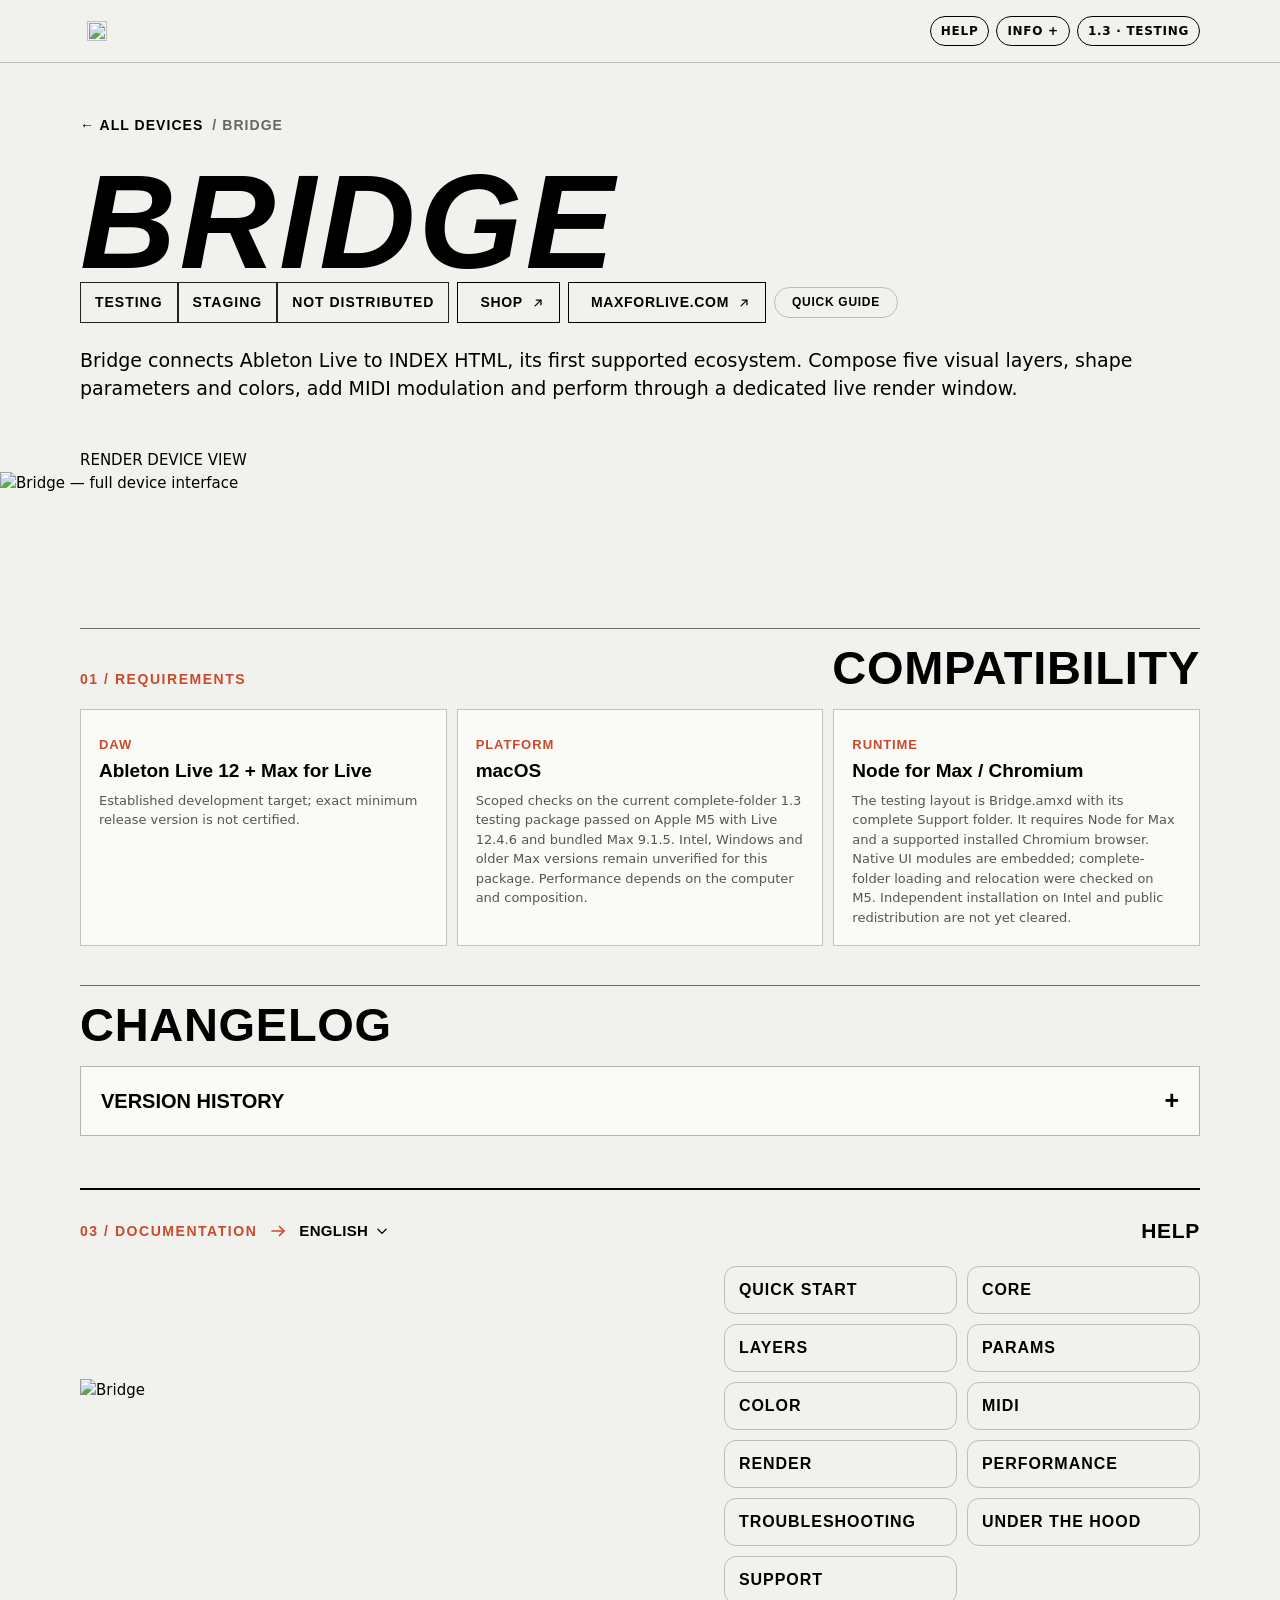
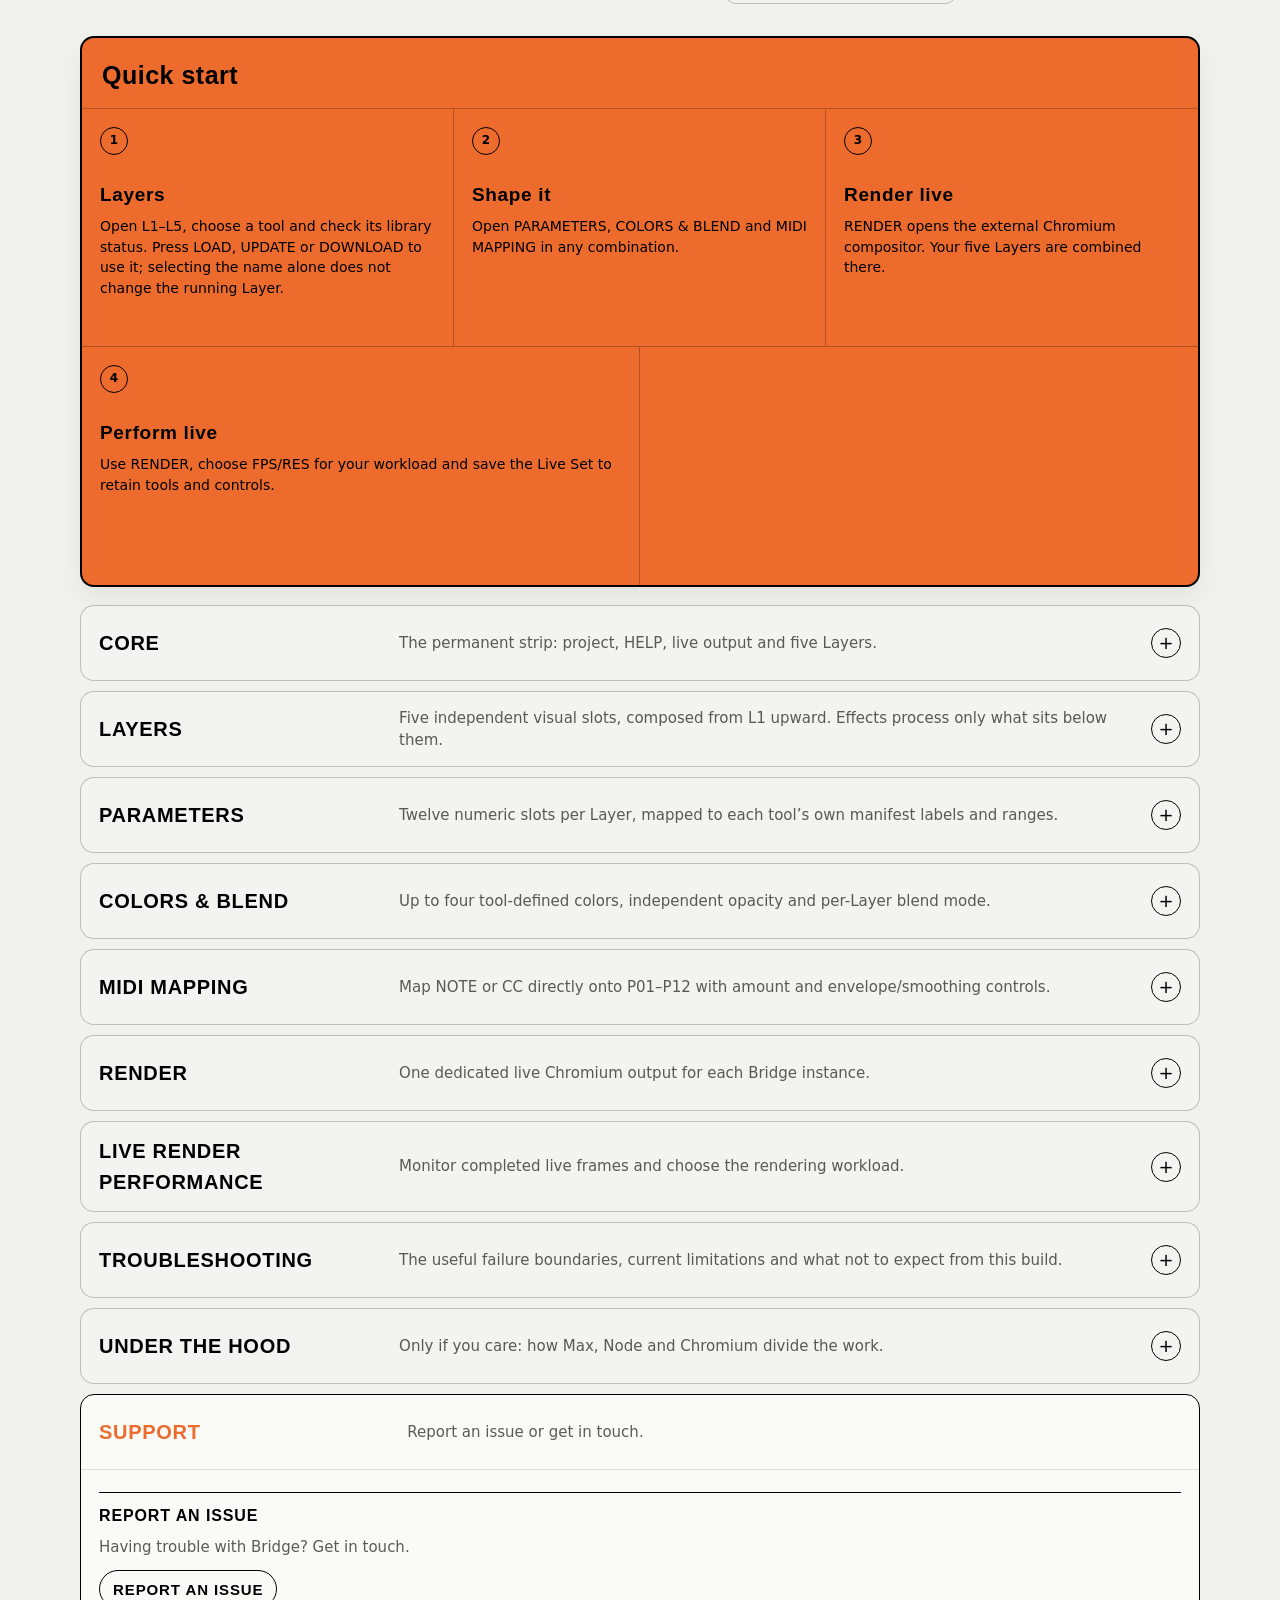
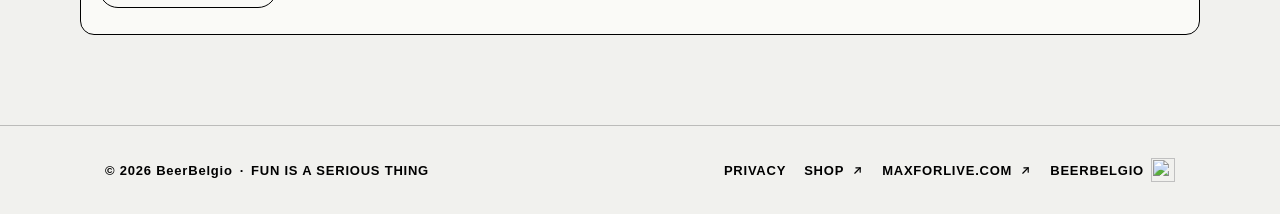
==== commit 3ba51fa2: "fix(b4): use full quick-nav labels and link Bridge Under the hood" ====
--- a/bridge/index.html
+++ b/bridge/index.html
@@ -770,6 +770,8 @@
     }
 
   
+    /* Keep full documentation labels readable in the docked desktop navigation. */
+    @media(min-width:1021px) {body.nav-docked .sticky-nav {grid-template-columns:repeat(7,minmax(0,1fr)) minmax(0,1.4fr) minmax(0,1.9fr) minmax(0,1.6fr) minmax(0,1fr);}}
     /* V0.4: centre the tilde optically within its 34px header slot. */
     .topbar .brand { display:inline-flex; align-items:center; justify-content:center; min-height:34px; }
     .topbar .mini-logo-wrap { display:grid; place-items:center; width:34px; height:34px; }
@@ -886,7 +888,18 @@
 .device-cover-copy h2.device-one-line {font-size:clamp(22px,5.8vw,92px)!important;line-height:1!important;letter-spacing:-.006em!important;white-space:nowrap!important;}
 @media(max-width:400px) { .device-cover-copy h2.device-one-line {font-size:clamp(19px,5vw,27px)!important;} }
 </style><link rel="stylesheet" href="../assets/css/max-components.css?v=46a16dac37">
-<link rel="stylesheet" href="../assets/css/max-style.css?v=a3e073edf5"><script defer src="../assets/js/max-cords.js?v=ae103d219a"></script><script defer src="../assets/js/max-home.js?v=fde472b5ad"></script><meta name="description" content="Guide to Bridge: connect Ableton Live to INDEX HTML with five-layer browser-native visuals. Learn tools, parameters, MIDI and live rendering."><link rel="canonical" href="https://beerbelgio.github.io/b4-m4l/bridge/"><meta property="og:type" content="website"><meta property="og:site_name" content="B4~M4L"><meta property="og:title" content="Bridge — Guide and support | B4~M4L"><meta property="og:description" content="Guide to Bridge: connect Ableton Live to INDEX HTML with five-layer browser-native visuals. Learn tools, parameters, MIDI and live rendering."><meta property="og:url" content="https://beerbelgio.github.io/b4-m4l/bridge/"><meta name="twitter:card" content="summary"></head>
+<link rel="stylesheet" href="../assets/css/max-style.css?v=a3e073edf5"><script defer src="../assets/js/max-cords.js?v=ae103d219a"></script><script defer src="../assets/js/max-home.js?v=fde472b5ad"></script><meta name="description" content="Guide to Bridge: connect Ableton Live to INDEX HTML with five-layer browser-native visuals. Learn tools, parameters, MIDI and live rendering."><link rel="canonical" href="https://beerbelgio.github.io/b4-m4l/bridge/"><meta property="og:type" content="website"><meta property="og:site_name" content="B4~M4L"><meta property="og:title" content="Bridge — Guide and support | B4~M4L"><meta property="og:description" content="Guide to Bridge: connect Ableton Live to INDEX HTML with five-layer browser-native visuals. Learn tools, parameters, MIDI and live rendering."><meta property="og:url" content="https://beerbelgio.github.io/b4-m4l/bridge/"><meta name="twitter:card" content="summary_large_image">
+<meta property="og:image" content="https://beerbelgio.github.io/b4-m4l/assets/social/b4m4l-og-secondary.png">
+<meta property="og:image:secure_url" content="https://beerbelgio.github.io/b4-m4l/assets/social/b4m4l-og-secondary.png">
+<meta property="og:image:type" content="image/png">
+<meta property="og:image:width" content="1200">
+<meta property="og:image:height" content="630">
+<meta property="og:image:alt" content="B4~M4L tilde symbol">
+<meta name="twitter:title" content="Bridge — Guide and support | B4~M4L">
+<meta name="twitter:description" content="Guide to Bridge: connect Ableton Live to INDEX HTML with five-layer browser-native visuals. Learn tools, parameters, MIDI and live rendering.">
+<meta name="twitter:image" content="https://beerbelgio.github.io/b4-m4l/assets/social/b4m4l-og-secondary.png">
+<meta name="twitter:image:alt" content="B4~M4L tilde symbol">
+</head>
 <body>
 <header class="topbar">
 <div class="topbar-inner">
@@ -905,7 +918,8 @@
 <a aria-label="Live Render Performance" class="nav-link section-link max-message" href="#performance">PERFORMANCE</a>
 
 
-<a class="nav-link section-link max-message" href="#troubleshooting">Trouble</a>
+<a class="nav-link section-link max-message" href="#troubleshooting">Troubleshooting</a>
+<a class="nav-link section-link max-message" href="#architecture">Under the hood</a>
 <a class="nav-link section-link max-message" href="#support">Support</a>
 </nav>
 <div class="top-actions">
@@ -955,6 +969,7 @@
 
 
 <a class="nav-link max-message" href="#troubleshooting">Troubleshooting</a>
+<a class="nav-link max-message" href="#architecture">Under the hood</a>
 <a class="nav-link max-message" href="#support">Support</a>
 </nav>
 </section>
